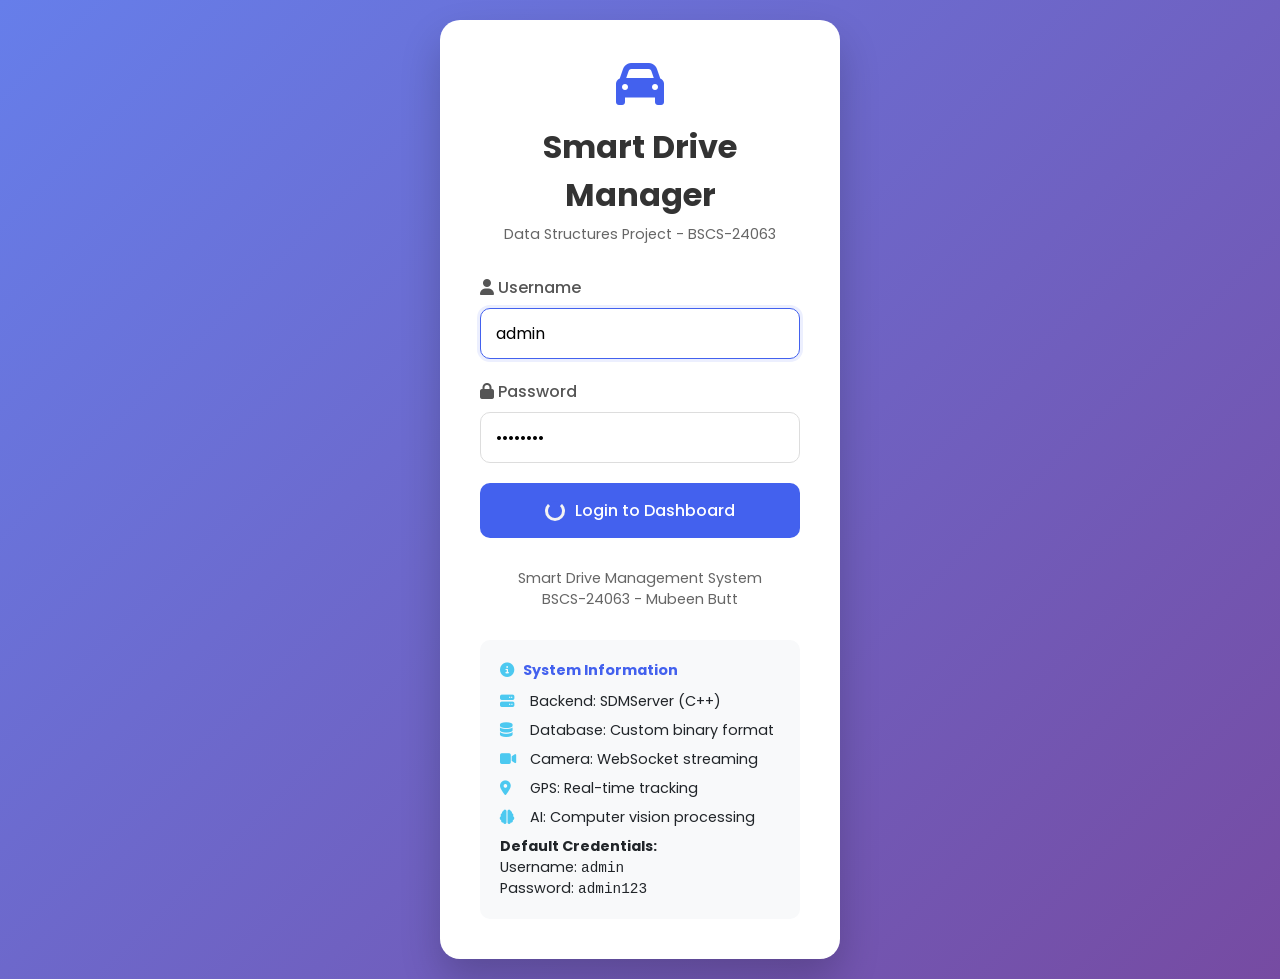
==== test_sdm/smart-drive-manager/frontend/login.html @ e9db8f89 "Add files via upload" ====
<!-- login.html -->
<!DOCTYPE html>
<html lang="en">
<head>
    <meta charset="UTF-8">
    <meta name="viewport" content="width=device-width, initial-scale=1.0">
    <title>Smart Drive Manager - Login</title>
    <link rel="stylesheet" href="style.css">
    <link rel="stylesheet" href="https://cdnjs.cloudflare.com/ajax/libs/font-awesome/6.4.0/css/all.min.css">
    <link href="https://fonts.googleapis.com/css2?family=Poppins:wght@300;400;500;600;700&display=swap" rel="stylesheet">
    <style>
        .login-container {
            min-height: 100vh;
            display: flex;
            align-items: center;
            justify-content: center;
            background: linear-gradient(135deg, #667eea 0%, #764ba2 100%);
            padding: 20px;
        }

        .login-card {
            background: white;
            border-radius: 20px;
            padding: 40px;
            width: 100%;
            max-width: 400px;
            box-shadow: 0 20px 40px rgba(0, 0, 0, 0.2);
            text-align: center;
        }

        .login-logo {
            margin-bottom: 30px;
        }

        .login-logo i {
            font-size: 3rem;
            color: #4361ee;
            margin-bottom: 15px;
        }

        .login-logo h1 {
            font-size: 2rem;
            color: #333;
            margin-bottom: 5px;
        }

        .login-logo p {
            color: #666;
            font-size: 0.9rem;
        }

        .form-group {
            margin-bottom: 20px;
            text-align: left;
        }

        .form-group label {
            display: block;
            margin-bottom: 8px;
            font-weight: 500;
            color: #555;
        }

        .form-control {
            width: 100%;
            padding: 12px 15px;
            border: 1px solid #ddd;
            border-radius: 10px;
            font-family: 'Poppins', sans-serif;
            font-size: 1rem;
            transition: all 0.3s ease;
        }

        .form-control:focus {
            outline: none;
            border-color: #4361ee;
            box-shadow: 0 0 0 3px rgba(67, 97, 238, 0.1);
        }

        .btn-login {
            width: 100%;
            padding: 15px;
            background: #4361ee;
            color: white;
            border: none;
            border-radius: 10px;
            font-family: 'Poppins', sans-serif;
            font-size: 1rem;
            font-weight: 500;
            cursor: pointer;
            transition: all 0.3s ease;
            display: flex;
            align-items: center;
            justify-content: center;
            gap: 10px;
        }

        .btn-login:hover {
            background: #3a56d4;
            transform: translateY(-2px);
            box-shadow: 0 5px 15px rgba(0, 0, 0, 0.2);
        }

        .login-footer {
            margin-top: 30px;
            color: #666;
            font-size: 0.9rem;
        }

        .alert {
            padding: 15px;
            border-radius: 10px;
            margin-bottom: 20px;
            display: none;
        }

        .alert-danger {
            background: #fee;
            border-left: 4px solid #f72585;
            color: #c00;
        }

        .system-info {
            margin-top: 30px;
            padding: 20px;
            background: #f8f9fa;
            border-radius: 10px;
            text-align: left;
            font-size: 0.9rem;
        }

        .system-info h4 {
            margin-bottom: 10px;
            color: #4361ee;
        }

        .system-info ul {
            list-style: none;
            padding: 0;
        }

        .system-info li {
            margin-bottom: 8px;
            display: flex;
            align-items: center;
            gap: 10px;
        }

        .system-info i {
            color: #4cc9f0;
            width: 20px;
        }

        .loading {
            display: none;
        }

        .loading.active {
            display: inline-block;
        }

        .spinner-small {
            width: 20px;
            height: 20px;
            border: 3px solid #f3f3f3;
            border-top: 3px solid #4361ee;
            border-radius: 50%;
            animation: spin 1s linear infinite;
        }

        @keyframes spin {
            0% { transform: rotate(0deg); }
            100% { transform: rotate(360deg); }
        }
    </style>
</head>
<body>
    <div class="login-container">
        <div class="login-card">
            <div class="login-logo">
                <i class="fas fa-car"></i>
                <h1>Smart Drive Manager</h1>
                <p>Data Structures Project - BSCS-24063</p>
            </div>

            <div class="alert alert-danger" id="loginError"></div>

            <form id="loginForm">
                <div class="form-group">
                    <label for="username">
                        <i class="fas fa-user"></i> Username
                    </label>
                    <input type="text" id="username" class="form-control" 
                           placeholder="Enter username" required
                           value="admin">
                </div>

                <div class="form-group">
                    <label for="password">
                        <i class="fas fa-lock"></i> Password
                    </label>
                    <input type="password" id="password" class="form-control" 
                           placeholder="Enter password" required
                           value="admin123">
                </div>

                <button type="submit" class="btn-login" id="loginBtn">
                    <span class="spinner-small" id="loginSpinner"></span>
                    <span>Login to Dashboard</span>
                </button>
            </form>

            <div class="login-footer">
                <p>Smart Drive Management System</p>
                <p>BSCS-24063 - Mubeen Butt</p>
            </div>

            <div class="system-info">
                <h4><i class="fas fa-info-circle"></i> System Information</h4>
                <ul>
                    <li><i class="fas fa-server"></i> Backend: SDMServer (C++)</li>
                    <li><i class="fas fa-database"></i> Database: Custom binary format</li>
                    <li><i class="fas fa-video"></i> Camera: WebSocket streaming</li>
                    <li><i class="fas fa-map-marker-alt"></i> GPS: Real-time tracking</li>
                    <li><i class="fas fa-brain"></i> AI: Computer vision processing</li>
                </ul>
                <p><strong>Default Credentials:</strong></p>
                <p>Username: <code>admin</code></p>
                <p>Password: <code>admin123</code></p>
            </div>
        </div>
    </div>

    <script>
        document.addEventListener('DOMContentLoaded', () => {
            const loginForm = document.getElementById('loginForm');
            const loginError = document.getElementById('loginError');
            const loginBtn = document.getElementById('loginBtn');
            const loginSpinner = document.getElementById('loginSpinner');

            loginForm.addEventListener('submit', async (e) => {
                e.preventDefault();
                
                const username = document.getElementById('username').value;
                const password = document.getElementById('password').value;
                
                // Show loading
                loginBtn.disabled = true;
                loginSpinner.classList.add('active');
                loginError.style.display = 'none';
                
                try {
                    // For now, use mock login - replace with actual API call
                    await mockLogin(username, password);
                    
                } catch (error) {
                    loginError.textContent = error.message;
                    loginError.style.display = 'block';
                    loginBtn.disabled = false;
                    loginSpinner.classList.remove('active');
                }
            });

            async function mockLogin(username, password) {
                // Simulate API delay
                await new Promise(resolve => setTimeout(resolve, 1000));
                
                // Mock validation
                if (username === 'admin' && password === 'admin123') {
                    // Store session data
                    const userData = {
                        driver_id: 1,
                        name: 'Mubeen Butt',
                        role: '1', // Admin
                        username: username
                    };
                    
                    localStorage.setItem('session_id', 'mock_session_' + Date.now());
                    localStorage.setItem('user_data', JSON.stringify(userData));
                    
                    // Redirect to dashboard
                    window.location.href = 'index.html';
                } else {
                    throw new Error('Invalid username or password');
                }
            }

            // Auto-focus username field
            document.getElementById('username').focus();
            
            // Enter key navigation
            document.getElementById('username').addEventListener('keydown', (e) => {
                if (e.key === 'Enter') {
                    e.preventDefault();
                    document.getElementById('password').focus();
                }
            });
            
            document.getElementById('password').addEventListener('keydown', (e) => {
                if (e.key === 'Enter') {
                    e.preventDefault();
                    loginForm.dispatchEvent(new Event('submit'));
                }
            });
        });
    </script>
</body>
</html>
---- test_sdm/smart-drive-manager/frontend/style.css ----
/* style.css */
:root {
    --primary-color: #4361ee;
    --secondary-color: #3a0ca3;
    --success-color: #4cc9f0;
    --danger-color: #f72585;
    --warning-color: #f8961e;
    --info-color: #7209b7;
    --light-color: #f8f9fa;
    --dark-color: #212529;
    --gray-color: #6c757d;
    --border-radius: 10px;
    --box-shadow: 0 4px 6px rgba(0, 0, 0, 0.1);
    --transition: all 0.3s ease;
}

* {
    margin: 0;
    padding: 0;
    box-sizing: border-box;
}

body {
    font-family: 'Poppins', sans-serif;
    background: linear-gradient(135deg, #667eea 0%, #764ba2 100%);
    min-height: 100vh;
    color: var(--dark-color);
}

.app-container {
    display: grid;
    grid-template-columns: 250px 1fr 350px;
    grid-template-rows: 1fr;
    height: 100vh;
    overflow: hidden;
}

/* Sidebar Styles */
.sidebar {
    background: white;
    box-shadow: var(--box-shadow);
    display: flex;
    flex-direction: column;
    z-index: 1000;
}

.sidebar-header {
    padding: 20px;
    border-bottom: 1px solid #eee;
    display: flex;
    justify-content: space-between;
    align-items: center;
}

.logo {
    display: flex;
    align-items: center;
    gap: 10px;
    font-size: 1.5rem;
    font-weight: 700;
    color: var(--primary-color);
}

.logo i {
    font-size: 1.8rem;
}

.menu-toggle {
    display: none;
    background: none;
    border: none;
    font-size: 1.5rem;
    cursor: pointer;
    color: var(--gray-color);
}

.user-profile {
    padding: 20px;
    border-bottom: 1px solid #eee;
    text-align: center;
}

.avatar {
    width: 80px;
    height: 80px;
    background: linear-gradient(135deg, var(--primary-color), var(--secondary-color));
    border-radius: 50%;
    margin: 0 auto 15px;
    display: flex;
    align-items: center;
    justify-content: center;
    color: white;
    font-size: 1.8rem;
    font-weight: 600;
}

.user-info h3 {
    font-size: 1.2rem;
    margin-bottom: 5px;
}

.user-info p {
    color: var(--gray-color);
    font-size: 0.9rem;
    margin-bottom: 5px;
}

.user-info span {
    color: var(--primary-color);
    font-weight: 600;
}

.nav-menu {
    list-style: none;
    padding: 20px 0;
    flex: 1;
    overflow-y: auto;
}

.nav-item {
    padding: 15px 25px;
    display: flex;
    align-items: center;
    gap: 15px;
    cursor: pointer;
    transition: var(--transition);
    border-left: 3px solid transparent;
}

.nav-item:hover {
    background: rgba(67, 97, 238, 0.1);
    color: var(--primary-color);
}

.nav-item.active {
    background: rgba(67, 97, 238, 0.1);
    color: var(--primary-color);
    border-left-color: var(--primary-color);
}

.nav-item i {
    width: 20px;
    text-align: center;
}

.sidebar-footer {
    padding: 20px;
    border-top: 1px solid #eee;
}

.server-status {
    display: flex;
    align-items: center;
    gap: 10px;
    margin-bottom: 15px;
    padding: 10px;
    background: #f8f9fa;
    border-radius: var(--border-radius);
}

.status-dot {
    width: 10px;
    height: 10px;
    border-radius: 50%;
    background: var(--danger-color);
}

.status-dot.connected {
    background: var(--success-color);
    animation: pulse 2s infinite;
}

@keyframes pulse {

    0%,
    100% {
        opacity: 1;
    }

    50% {
        opacity: 0.5;
    }
}

.btn-logout {
    width: 100%;
    padding: 12px;
    background: var(--danger-color);
    color: white;
    border: none;
    border-radius: var(--border-radius);
    display: flex;
    align-items: center;
    justify-content: center;
    gap: 10px;
    cursor: pointer;
    transition: var(--transition);
    font-weight: 500;
}

.btn-logout:hover {
    background: #d11a6b;
    transform: translateY(-2px);
}

/* Main Content Styles */
.main-content {
    background: #f5f7fb;
    overflow-y: auto;
    display: flex;
    flex-direction: column;
}

.top-bar {
    background: white;
    padding: 20px 30px;
    box-shadow: var(--box-shadow);
    display: flex;
    justify-content: space-between;
    align-items: center;
}

.page-title h1 {
    font-size: 1.8rem;
    margin-bottom: 5px;
    color: var(--dark-color);
}

.page-title p {
    color: var(--gray-color);
    font-size: 0.9rem;
}

.quick-stats {
    display: flex;
    gap: 20px;
}

.stat-item {
    display: flex;
    align-items: center;
    gap: 10px;
    padding: 15px;
    background: white;
    border-radius: var(--border-radius);
    min-width: 150px;
    box-shadow: var(--box-shadow);
}

.stat-item i {
    font-size: 1.5rem;
    color: var(--primary-color);
}

.stat-value {
    font-size: 1.5rem;
    font-weight: 600;
    display: block;
}

.stat-label {
    font-size: 0.9rem;
    color: var(--gray-color);
}

.trip-status .stat-value {
    color: var(--danger-color);
}

.trip-status.active .stat-value {
    color: var(--success-color);
}

.content-area {
    padding: 30px;
    flex: 1;
}

/* Dashboard Grid */
.dashboard-grid {
    display: grid;
    grid-template-columns: repeat(auto-fit, minmax(300px, 1fr));
    gap: 20px;
    margin-bottom: 30px;
}

.card-wide {
    grid-column: span 2;
}

.card {
    background: white;
    border-radius: var(--border-radius);
    box-shadow: var(--box-shadow);
    overflow: hidden;
    transition: var(--transition);
}

.card:hover {
    transform: translateY(-5px);
    box-shadow: 0 10px 20px rgba(0, 0, 0, 0.15);
}

.card-header {
    padding: 20px;
    border-bottom: 1px solid #eee;
    display: flex;
    justify-content: space-between;
    align-items: center;
}

.card-header h3 {
    font-size: 1.2rem;
    display: flex;
    align-items: center;
    gap: 10px;
}

.card-header h3 i {
    color: var(--primary-color);
}

.card-actions {
    display: flex;
    gap: 10px;
    align-items: center;
}

.card-body {
    padding: 20px;
}

/* Video Container */
.video-container {
    position: relative;
    background: #000;
    border-radius: 10px;
    overflow: hidden;
    height: 300px;
    display: flex;
    align-items: center;
    justify-content: center;
}

.video-feed {
    width: 100%;
    height: 100%;
    object-fit: cover;
}

.video-placeholder {
    text-align: center;
    color: white;
    opacity: 0.7;
}

.video-placeholder i {
    font-size: 3rem;
    margin-bottom: 15px;
}

.video-placeholder p {
    margin: 5px 0;
}

.video-placeholder .small {
    font-size: 0.9rem;
    opacity: 0.5;
}

.video-overlay {
    position: absolute;
    top: 10px;
    right: 10px;
    color: white;
    font-size: 0.9rem;
    opacity: 0.8;
}

/* Speedometer */
.speedometer-container {
    position: relative;
    text-align: center;
}

.speed-display {
    position: absolute;
    top: 50%;
    left: 50%;
    transform: translate(-50%, -50%);
    text-align: center;
}

.speed-display span {
    font-size: 2.5rem;
    font-weight: 700;
    color: var(--primary-color);
}

.speed-display .unit {
    font-size: 1rem;
    color: var(--gray-color);
    margin-left: 5px;
}

.speed-stats {
    display: flex;
    justify-content: space-around;
    margin-top: 20px;
}

/* Form Controls */
.form-control,
.form-select {
    width: 100%;
    padding: 10px 15px;
    border: 1px solid #ddd;
    border-radius: var(--border-radius);
    font-family: 'Poppins', sans-serif;
    transition: var(--transition);
}

.form-control:focus,
.form-select:focus {
    outline: none;
    border-color: var(--primary-color);
    box-shadow: 0 0 0 3px rgba(67, 97, 238, 0.1);
}

/* Buttons */
.btn {
    padding: 10px 20px;
    border: none;
    border-radius: var(--border-radius);
    font-family: 'Poppins', sans-serif;
    font-weight: 500;
    cursor: pointer;
    transition: var(--transition);
    display: inline-flex;
    align-items: center;
    gap: 8px;
}

.btn:hover {
    transform: translateY(-2px);
    box-shadow: 0 5px 15px rgba(0, 0, 0, 0.2);
}

.btn:disabled {
    opacity: 0.5;
    cursor: not-allowed;
    transform: none;
}

.btn-primary {
    background: var(--primary-color);
    color: white;
}

.btn-primary:hover {
    background: #3a56d4;
}

.btn-secondary {
    background: var(--gray-color);
    color: white;
}

.btn-success {
    background: var(--success-color);
    color: white;
}

.btn-danger {
    background: var(--danger-color);
    color: white;
}

.btn-warning {
    background: var(--warning-color);
    color: white;
}

.btn-sm {
    padding: 8px 15px;
    font-size: 0.9rem;
}

.btn-lg {
    padding: 15px 30px;
    font-size: 1.1rem;
}

/* Data Tables */
.data-table {
    width: 100%;
    border-collapse: collapse;
}

.data-table th {
    background: #f8f9fa;
    padding: 15px;
    text-align: left;
    font-weight: 600;
    color: var(--dark-color);
    border-bottom: 2px solid #eee;
}

.data-table td {
    padding: 15px;
    border-bottom: 1px solid #eee;
}

.data-table tr:hover {
    background: rgba(67, 97, 238, 0.05);
}

/* Alerts Panel */
.alerts-panel {
    background: white;
    box-shadow: var(--box-shadow);
    display: flex;
    flex-direction: column;
    overflow: hidden;
}

.alerts-header {
    padding: 20px;
    border-bottom: 1px solid #eee;
    display: flex;
    justify-content: space-between;
    align-items: center;
}

.alerts-list {
    flex: 1;
    overflow-y: auto;
    padding: 20px;
}

.alert-item {
    padding: 15px;
    margin-bottom: 15px;
    border-radius: var(--border-radius);
    border-left: 4px solid;
    background: #f8f9fa;
    display: flex;
    align-items: flex-start;
    gap: 15px;
}

.alert-item.success {
    border-left-color: var(--success-color);
}

.alert-item.warning {
    border-left-color: var(--warning-color);
}

.alert-item.danger {
    border-left-color: var(--danger-color);
}

.alert-item.info {
    border-left-color: var(--info-color);
}

.alert-item i {
    margin-top: 3px;
    font-size: 1.2rem;
}

.alert-content {
    flex: 1;
}

.alert-content strong {
    display: block;
    margin-bottom: 5px;
}

.alert-time {
    font-size: 0.8rem;
    color: var(--gray-color);
}

/* Modals */
.modal {
    display: none;
    position: fixed;
    top: 0;
    left: 0;
    width: 100%;
    height: 100%;
    background: rgba(0, 0, 0, 0.5);
    z-index: 2000;
    align-items: center;
    justify-content: center;
}

.modal.active {
    display: flex;
}

.modal-content {
    background: white;
    border-radius: var(--border-radius);
    width: 90%;
    max-width: 500px;
    max-height: 90vh;
    overflow: hidden;
    display: flex;
    flex-direction: column;
}

.modal-header {
    padding: 20px;
    border-bottom: 1px solid #eee;
    display: flex;
    justify-content: space-between;
    align-items: center;
}

.modal-header .close {
    background: none;
    border: none;
    font-size: 1.5rem;
    cursor: pointer;
    color: var(--gray-color);
}

.modal-body {
    padding: 20px;
    overflow-y: auto;
    flex: 1;
}

.modal-footer {
    padding: 20px;
    border-top: 1px solid #eee;
    display: flex;
    justify-content: flex-end;
    gap: 10px;
}

/* Form Groups */
.form-group {
    margin-bottom: 20px;
}

.form-group label {
    display: block;
    margin-bottom: 8px;
    font-weight: 500;
}

.form-row {
    display: grid;
    grid-template-columns: 1fr 1fr;
    gap: 15px;
}

/* Loading Spinner */
.loading-spinner {
    display: none;
    position: fixed;
    top: 0;
    left: 0;
    width: 100%;
    height: 100%;
    background: rgba(255, 255, 255, 0.9);
    z-index: 3000;
    align-items: center;
    justify-content: center;
    flex-direction: column;
}

.loading-spinner.active {
    display: flex;
}

.spinner {
    width: 50px;
    height: 50px;
    border: 5px solid #f3f3f3;
    border-top: 5px solid var(--primary-color);
    border-radius: 50%;
    animation: spin 1s linear infinite;
    margin-bottom: 20px;
}

@keyframes spin {
    0% {
        transform: rotate(0deg);
    }

    100% {
        transform: rotate(360deg);
    }
}

/* Toast Notifications */
.toast-container {
    position: fixed;
    bottom: 20px;
    right: 20px;
    z-index: 1000;
}

.toast {
    padding: 15px 20px;
    margin-bottom: 10px;
    background: white;
    border-radius: var(--border-radius);
    box-shadow: var(--box-shadow);
    display: flex;
    align-items: center;
    gap: 15px;
    min-width: 300px;
    animation: slideIn 0.3s ease;
}

@keyframes slideIn {
    from {
        transform: translateX(100%);
        opacity: 0;
    }

    to {
        transform: translateX(0);
        opacity: 1;
    }
}

.toast i {
    font-size: 1.2rem;
}

.toast.success {
    border-left: 4px solid var(--success-color);
}

.toast.error {
    border-left: 4px solid var(--danger-color);
}

.toast.warning {
    border-left: 4px solid var(--warning-color);
}

.toast.info {
    border-left: 4px solid var(--info-color);
}

/* Responsive Design */
@media (max-width: 1200px) {
    .app-container {
        grid-template-columns: 250px 1fr;
    }

    .alerts-panel {
        display: none;
    }
}

@media (max-width: 992px) {
    .app-container {
        grid-template-columns: 1fr;
    }

    .sidebar {
        position: fixed;
        left: -250px;
        top: 0;
        height: 100vh;
        transition: var(--transition);
        z-index: 1000;
    }

    .sidebar.active {
        left: 0;
    }

    .menu-toggle {
        display: block;
    }

    .quick-stats {
        display: grid;
        grid-template-columns: repeat(2, 1fr);
        gap: 10px;
    }

    .stat-item {
        min-width: auto;
    }
}

@media (max-width: 768px) {
    .dashboard-grid {
        grid-template-columns: 1fr;
    }

    .card-wide {
        grid-column: span 1;
    }

    .top-bar {
        flex-direction: column;
        gap: 20px;
        align-items: flex-start;
    }

    .quick-stats {
        width: 100%;
    }

    .form-row {
        grid-template-columns: 1fr;
    }
}

/* Additional CSS for new templates */

/* Reports Page */
.reports-grid {
    display: grid;
    grid-template-columns: repeat(auto-fit, minmax(300px, 1fr));
    gap: 20px;
    margin-bottom: 30px;
}

.reports-controls {
    display: flex;
    justify-content: space-between;
    align-items: center;
    margin-bottom: 30px;
    flex-wrap: wrap;
    gap: 15px;
}

.date-range {
    display: flex;
    align-items: center;
    gap: 10px;
}

.date-range input {
    width: 150px;
}

.chart-stats {
    display: grid;
    grid-template-columns: repeat(2, 1fr);
    gap: 15px;
    margin-top: 20px;
}

.chart-stats .stat {
    display: flex;
    justify-content: space-between;
    align-items: center;
    padding: 10px;
    background: #f8f9fa;
    border-radius: 8px;
}

.chart-stats .label {
    font-size: 0.9rem;
    color: #666;
}

.chart-stats .value {
    font-weight: 600;
    font-size: 1.1rem;
}

.chart-stats .value.positive {
    color: #00c853;
}

.chart-stats .value.negative {
    color: #f72585;
}

.metrics-grid {
    display: grid;
    grid-template-columns: repeat(auto-fit, minmax(250px, 1fr));
    gap: 20px;
}

.metric-card {
    background: #f8f9fa;
    border-radius: 10px;
    padding: 20px;
    border-left: 4px solid #4361ee;
}

.metric-header {
    display: flex;
    align-items: center;
    gap: 10px;
    margin-bottom: 15px;
    padding-bottom: 10px;
    border-bottom: 1px solid #dee2e6;
}

.metric-header i {
    font-size: 1.5rem;
    color: #4361ee;
}

.metric-header h4 {
    margin: 0;
    font-size: 1.1rem;
}

.metric-body {
    display: flex;
    flex-direction: column;
    gap: 12px;
}

.metric-item {
    display: flex;
    justify-content: space-between;
    align-items: center;
}

.metric-item span:first-child {
    color: #666;
    font-size: 0.9rem;
}

.metric-item strong {
    color: #333;
    font-weight: 600;
}

.performance-radar {
    display: flex;
    justify-content: center;
    align-items: center;
    height: 300px;
}

.performance-legend {
    display: flex;
    justify-content: center;
    gap: 20px;
    margin-top: 20px;
    flex-wrap: wrap;
}

.legend-item {
    display: flex;
    align-items: center;
    gap: 8px;
    font-size: 0.9rem;
}

.legend-color {
    width: 15px;
    height: 15px;
    border-radius: 3px;
}

.legend-color.safety {
    background: #4361ee;
}

.legend-color.efficiency {
    background: #4cc9f0;
}

.legend-color.consistency {
    background: #3a0ca3;
}

.legend-color.compliance {
    background: #7209b7;
}

.report-options {
    display: grid;
    grid-template-columns: repeat(auto-fit, minmax(200px, 1fr));
    gap: 20px;
}

.report-option {
    background: #f8f9fa;
    border-radius: 10px;
    padding: 20px;
    text-align: center;
    transition: all 0.3s ease;
}

.report-option:hover {
    transform: translateY(-5px);
    box-shadow: 0 5px 15px rgba(0, 0, 0, 0.1);
}

.report-option h4 {
    margin-bottom: 10px;
    color: #4361ee;
}

.report-option p {
    color: #666;
    font-size: 0.9rem;
    margin-bottom: 15px;
}

/* Settings Page */
.settings-grid {
    display: grid;
    grid-template-columns: repeat(auto-fit, minmax(300px, 1fr));
    gap: 20px;
    margin-bottom: 30px;
}

.notification-settings {
    margin-bottom: 30px;
}

.notification-item {
    display: flex;
    justify-content: space-between;
    align-items: center;
    padding: 15px 0;
    border-bottom: 1px solid #eee;
}

.notification-item:last-child {
    border-bottom: none;
}

.notification-info h5 {
    margin-bottom: 5px;
    font-size: 1rem;
}

.notification-info p {
    color: #666;
    font-size: 0.9rem;
    margin: 0;
}

.setting-item {
    display: flex;
    justify-content: space-between;
    align-items: center;
    margin-bottom: 15px;
    padding: 10px 0;
    border-bottom: 1px solid #eee;
}

.setting-item:last-child {
    border-bottom: none;
    margin-bottom: 0;
}

.setting-item label {
    font-weight: 500;
}

.switch {
    position: relative;
    display: inline-block;
    width: 50px;
    height: 24px;
}

.switch input {
    opacity: 0;
    width: 0;
    height: 0;
}

.slider {
    position: absolute;
    cursor: pointer;
    top: 0;
    left: 0;
    right: 0;
    bottom: 0;
    background-color: #ccc;
    transition: .4s;
    border-radius: 24px;
}

.slider:before {
    position: absolute;
    content: "";
    height: 16px;
    width: 16px;
    left: 4px;
    bottom: 4px;
    background-color: white;
    transition: .4s;
    border-radius: 50%;
}

input:checked+.slider {
    background-color: #4361ee;
}

input:checked+.slider:before {
    transform: translateX(26px);
}

.notification-methods {
    margin-top: 30px;
    padding-top: 20px;
    border-top: 2px solid #eee;
}

.notification-methods h5 {
    margin-bottom: 15px;
}

.form-check {
    margin-bottom: 10px;
}

.vehicle-settings,
.analytics-settings {
    display: flex;
    flex-direction: column;
    gap: 20px;
}

.system-info-grid {
    display: grid;
    grid-template-columns: repeat(auto-fit, minmax(250px, 1fr));
    gap: 15px;
    margin-bottom: 30px;
}

.info-item {
    display: flex;
    justify-content: space-between;
    align-items: center;
    padding: 10px;
    background: #f8f9fa;
    border-radius: 8px;
}

.info-item .label {
    color: #666;
    font-size: 0.9rem;
}

.info-item .value {
    font-weight: 600;
    color: #333;
}

.info-item .value.connected {
    color: #00c853;
}

.info-item .value.disconnected {
    color: #f72585;
}

.system-actions {
    display: flex;
    gap: 10px;
    flex-wrap: wrap;
}

.help-links {
    display: flex;
    flex-direction: column;
    gap: 15px;
    margin-bottom: 30px;
}

.help-link {
    display: flex;
    align-items: center;
    gap: 15px;
    padding: 15px;
    background: #f8f9fa;
    border-radius: 10px;
    text-decoration: none;
    color: inherit;
    transition: all 0.3s ease;
}

.help-link:hover {
    background: #e9ecef;
    transform: translateX(5px);
}

.help-link i {
    font-size: 1.5rem;
    color: #4361ee;
    width: 40px;
    text-align: center;
}

.help-link h5 {
    margin: 0 0 5px 0;
    color: #333;
}

.help-link p {
    margin: 0;
    color: #666;
    font-size: 0.9rem;
}

.about-section {
    padding: 20px;
    background: #f8f9fa;
    border-radius: 10px;
    text-align: center;
}

.about-section h5 {
    margin-bottom: 10px;
    color: #4361ee;
}

.about-section p {
    margin: 5px 0;
    color: #666;
    font-size: 0.9rem;
}

/* Report Modal */
.report-summary,
.report-section {
    margin-bottom: 30px;
}

.report-section h4 {
    margin-bottom: 15px;
    color: #4361ee;
    padding-bottom: 10px;
    border-bottom: 1px solid #eee;
}

.summary-grid,
.analysis-grid {
    display: grid;
    grid-template-columns: repeat(auto-fit, minmax(200px, 1fr));
    gap: 15px;
}

.summary-item,
.analysis-item {
    display: flex;
    justify-content: space-between;
    align-items: center;
    padding: 10px;
    background: #f8f9fa;
    border-radius: 8px;
}

.summary-item .label,
.analysis-item .label {
    color: #666;
    font-size: 0.9rem;
}

.summary-item .value,
.analysis-item .value {
    font-weight: 600;
    color: #333;
}

.report-section ul {
    list-style: none;
    padding: 0;
}

.report-section li {
    padding: 10px 0;
    border-bottom: 1px solid #eee;
    position: relative;
    padding-left: 25px;
}

.report-section li:before {
    content: "•";
    color: #4361ee;
    font-size: 1.5rem;
    position: absolute;
    left: 0;
    top: 5px;
}

.report-section li:last-child {
    border-bottom: none;
}

/* Responsive adjustments */
@media (max-width: 768px) {
    .reports-controls {
        flex-direction: column;
        align-items: stretch;
    }

    .date-range {
        flex-wrap: wrap;
    }

    .date-range input {
        width: 100%;
    }

    .system-actions {
        flex-direction: column;
    }

    .system-actions button {
        width: 100%;
    }

    .summary-grid,
    .analysis-grid {
        grid-template-columns: 1fr;
    }
}
.status-badge {
    display: inline-block;
    padding: 4px 10px;
    border-radius: 20px;
    font-size: 0.85rem;
    font-weight: 600;
    text-transform: uppercase;
}

.status-badge.success {
    background: #4cc9f0;
    color: white;
}

.status-badge.danger {
    background: #f72585;
    color: white;
}

.status-badge.warning {
    background: #f8961e;
    color: white;
}

.status-badge.primary {
    background: #4361ee;
    color: white;
}

.status-dot {
    width: 12px;
    height: 12px;
    border-radius: 50%;
    background: #ff4444;
    display: inline-block;
    margin-right: 8px;
}

.status-dot.connected {
    background: #00ff88;
    animation: pulse 2s infinite;
}

@keyframes pulse {
    0%, 100% { opacity: 1; }
    50% { opacity: 0.5; }
}

.vehicle-card {
    background: #f8f9fa;
    border-radius: 10px;
    padding: 20px;
    margin-bottom: 15px;
    display: flex;
    align-items: center;
    gap: 15px;
}

.vehicle-icon {
    width: 60px;
    height: 60px;
    background: #4361ee;
    border-radius: 10px;
    display: flex;
    align-items: center;
    justify-content: center;
    color: white;
    font-size: 1.5rem;
}

.vehicle-info {
    flex: 1;
}

.vehicle-info h4 {
    margin: 0 0 5px 0;
    color: #333;
}

.vehicle-info p {
    margin: 2px 0;
    color: #666;
    font-size: 0.9rem;
}

.vehicle-actions {
    display: flex;
    gap: 10px;
}

.modal {
    display: none;
    position: fixed;
    top: 0;
    left: 0;
    width: 100%;
    height: 100%;
    background: rgba(0, 0, 0, 0.5);
    z-index: 10000;
    align-items: center;
    justify-content: center;
    opacity: 0;
    transition: opacity 0.3s;
}

.modal.active {
    display: flex;
    opacity: 1;
}

.modal-content {
    background: white;
    border-radius: 15px;
    width: 90%;
    max-width: 500px;
    max-height: 90vh;
    overflow-y: auto;
    transform: translateY(20px);
    transition: transform 0.3s;
}

.modal.active .modal-content {
    transform: translateY(0);
}
/* Additional styles to add to style.css */

/* Speedometer Container */
.speedometer-container {
    display: flex;
    flex-direction: column;
    align-items: center;
    justify-content: center;
    padding: 20px;
}

#speedometer {
    width: 250px;
    height: 250px;
}

.speed-display {
    text-align: center;
    margin-top: 20px;
}

.speed-display span {
    font-size: 3rem;
    font-weight: 700;
    color: var(--primary-color);
}

.speed-display .unit {
    font-size: 1rem;
    color: var(--gray-color);
    margin-left: 5px;
}

/* GPS Display */
.gps-display {
    padding: 10px;
}

.coordinates {
    display: grid;
    grid-template-columns: repeat(2, 1fr);
    gap: 15px;
    margin-bottom: 20px;
}

.coord {
    background: #f8f9fa;
    padding: 15px;
    border-radius: 10px;
}

.coord .label {
    display: block;
    font-size: 0.85rem;
    color: #666;
    margin-bottom: 5px;
}

.coord .value {
    display: block;
    font-size: 1.3rem;
    font-weight: 600;
    color: #333;
}

.gps-map {
    background: #f8f9fa;
    border-radius: 10px;
    min-height: 200px;
    display: flex;
    align-items: center;
    justify-content: center;
}

.map-placeholder {
    text-align: center;
    color: #666;
}

.map-placeholder i {
    font-size: 3rem;
    margin-bottom: 10px;
    opacity: 0.5;
}

.map-placeholder p {
    margin: 5px 0;
}

.map-placeholder .small {
    font-size: 0.85rem;
    opacity: 0.7;
}

/* Trip Controls */
.trip-controls {
    padding: 10px;
}

.vehicle-select {
    margin-bottom: 20px;
}

.vehicle-select label {
    display: block;
    margin-bottom: 8px;
    font-weight: 500;
}

.btn-group-vertical {
    display: flex;
    flex-direction: column;
    gap: 10px;
}

/* Safety Events */
.safety-events {
    display: flex;
    flex-direction: column;
    gap: 15px;
    padding: 10px;
}

.event-item {
    display: flex;
    align-items: center;
    gap: 15px;
    padding: 15px;
    background: #f8f9fa;
    border-radius: 10px;
    transition: all 0.3s ease;
}

.event-item:hover {
    background: #e9ecef;
    transform: translateX(5px);
}

.event-item i {
    font-size: 1.8rem;
    color: var(--primary-color);
    width: 40px;
    text-align: center;
}

.event-item div {
    flex: 1;
}

.event-label {
    display: block;
    font-size: 0.9rem;
    color: #666;
    margin-bottom: 5px;
}

.event-count {
    display: block;
    font-size: 2rem;
    font-weight: 700;
    color: #333;
}

/* Stats Grid */
.stats-grid {
    display: grid;
    grid-template-columns: repeat(auto-fit, minmax(200px, 1fr));
    gap: 20px;
}

.stat-card {
    display: flex;
    align-items: center;
    gap: 15px;
    padding: 20px;
    background: #f8f9fa;
    border-radius: 10px;
    transition: all 0.3s ease;
}

.stat-card:hover {
    background: #e9ecef;
    transform: translateY(-5px);
}

.stat-card i {
    font-size: 2.5rem;
    color: var(--primary-color);
}

.stat-content h4 {
    font-size: 2rem;
    font-weight: 700;
    color: #333;
    margin-bottom: 5px;
}

.stat-content p {
    font-size: 0.85rem;
    color: #666;
    margin: 0;
}

/* Lane Detection Specific */
.video-container {
    position: relative;
    background: #000;
    border-radius: 15px;
    overflow: hidden;
    min-height: 400px;
    display: flex;
    align-items: center;
    justify-content: center;
}

.video-feed {
    width: 100%;
    height: auto;
    display: block;
}

.video-placeholder {
    text-align: center;
    color: white;
}

.video-placeholder i {
    font-size: 4rem;
    margin-bottom: 20px;
    opacity: 0.5;
}

.video-placeholder p {
    margin: 10px 0;
    font-size: 1.1rem;
}

.video-overlay {
    position: absolute;
    top: 0;
    left: 0;
    right: 0;
    bottom: 0;
    pointer-events: none;
}

/* Detection Stats */
.detection-stats,
.system-status {
    display: flex;
    flex-direction: column;
    gap: 12px;
    padding: 10px;
}

.stat-item,
.status-row {
    display: flex;
    justify-content: space-between;
    align-items: center;
    padding: 12px;
    background: #f8f9fa;
    border-radius: 8px;
}

.stat-item .label,
.status-row .label {
    font-weight: 500;
    color: #666;
}

.stat-item .value,
.status-row .value {
    font-weight: 600;
    color: #333;
    font-size: 1.1rem;
}

/* Status Badge */
.status-badge {
    display: inline-block;
    padding: 4px 12px;
    border-radius: 20px;
    font-size: 0.85rem;
    font-weight: 600;
    text-transform: uppercase;
}

.status-badge.success {
    background: #4cc9f0;
    color: white;
}

.status-badge.danger {
    background: #f72585;
    color: white;
}

.status-badge.warning {
    background: #f8961e;
    color: white;
}

.status-badge.primary {
    background: #4361ee;
    color: white;
}

/* Card Wide for Dashboard */
.card-wide {
    grid-column: span 2;
}

@media (max-width: 992px) {
    .card-wide {
        grid-column: span 1;
    }
    
    .coordinates {
        grid-template-columns: 1fr;
    }
    
    .stats-grid {
        grid-template-columns: repeat(auto-fit, minmax(150px, 1fr));
    }
}

/* Toast Notifications */
.toast-container {
    position: fixed;
    bottom: 20px;
    right: 20px;
    z-index: 10000;
    display: flex;
    flex-direction: column;
    gap: 10px;
}

.toast {
    background: white;
    padding: 15px 20px;
    border-radius: 10px;
    box-shadow: 0 5px 20px rgba(0, 0, 0, 0.2);
    display: flex;
    align-items: center;
    gap: 12px;
    min-width: 300px;
    animation: slideIn 0.3s ease-out;
}

@keyframes slideIn {
    from {
        transform: translateX(100%);
        opacity: 0;
    }
    to {
        transform: translateX(0);
        opacity: 1;
    }
}

.toast i {
    font-size: 1.5rem;
}

.toast.success {
    border-left: 4px solid #4cc9f0;
}

.toast.success i {
    color: #4cc9f0;
}

.toast.error {
    border-left: 4px solid #f72585;
}

.toast.error i {
    color: #f72585;
}

.toast.warning {
    border-left: 4px solid #f8961e;
}

.toast.warning i {
    color: #f8961e;
}

.toast.info {
    border-left: 4px solid #4361ee;
}

.toast.info i {
    color: #4361ee;
}

/* Button improvements */
.btn {
    font-family: 'Poppins', sans-serif;
}

.btn:disabled {
    opacity: 0.5;
    cursor: not-allowed;
}

.btn-lg {
    padding: 15px 30px;
    font-size: 1.1rem;
}

/* Trip status active state */
.trip-status.active .stat-value {
    color: #4cc9f0;
    animation: pulse 2s infinite;
}

@keyframes pulse {
    0%, 100% {
        opacity: 1;
    }
    50% {
        opacity: 0.6;
    }
}
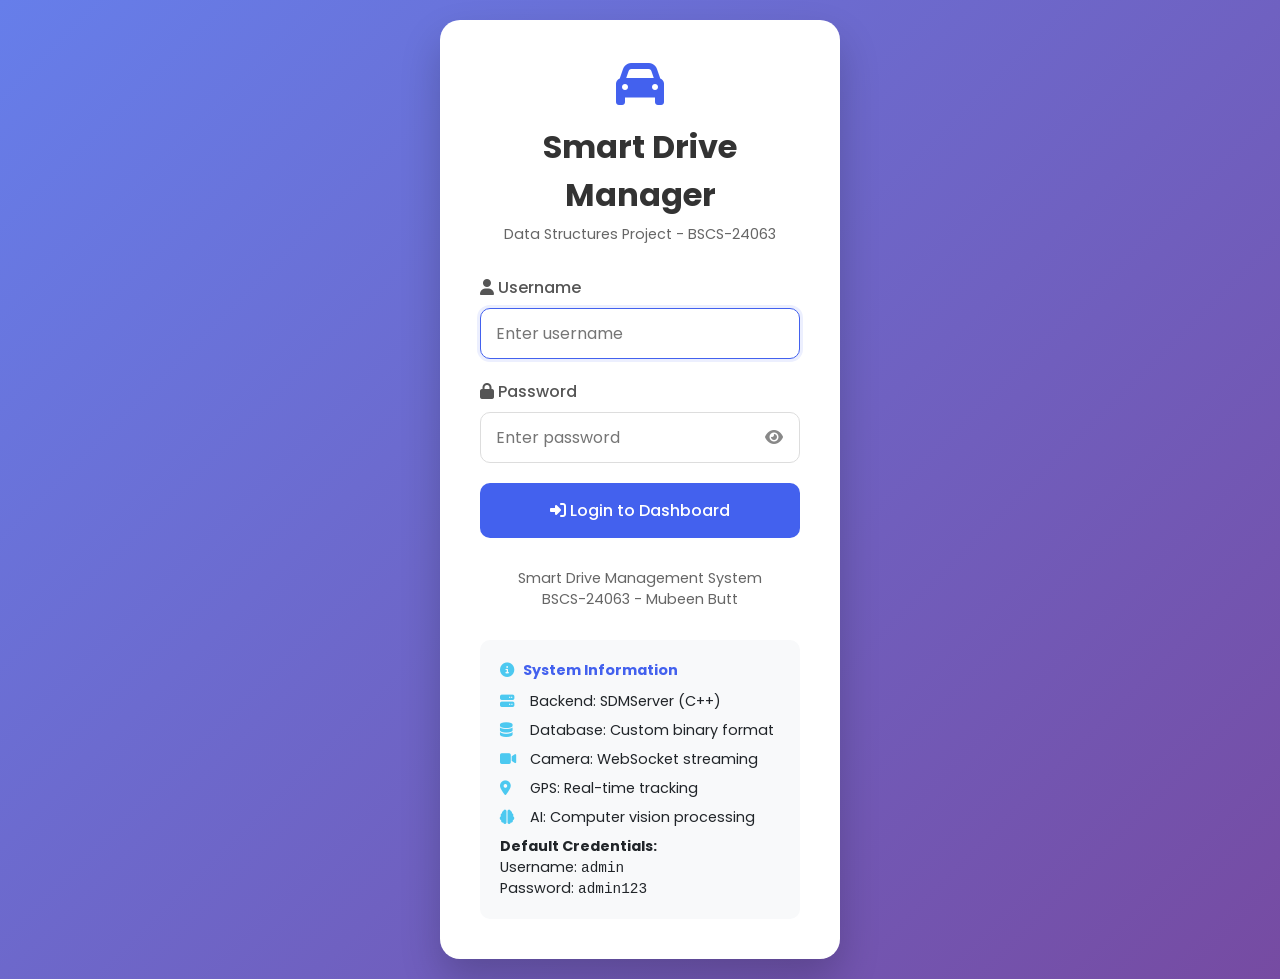
==== commit 93901bea: "Add files via upload" ====
--- a/test_sdm/smart-drive-manager/frontend/login.html
+++ b/test_sdm/smart-drive-manager/frontend/login.html
@@ -8,6 +8,17 @@
     <link rel="stylesheet" href="style.css">
     <link rel="stylesheet" href="https://cdnjs.cloudflare.com/ajax/libs/font-awesome/6.4.0/css/all.min.css">
     <link href="https://fonts.googleapis.com/css2?family=Poppins:wght@300;400;500;600;700&display=swap" rel="stylesheet">
+    <script>
+        // Check if already authenticated, redirect to dashboard
+        (function() {
+            const sessionId = localStorage.getItem('session_id');
+            const userData = localStorage.getItem('user_data');
+            
+            if (sessionId && userData) {
+                window.location.href = 'index.html';
+            }
+        })();
+    </script>
     <style>
         .login-container {
             min-height: 100vh;
@@ -162,15 +173,58 @@
         .spinner-small {
             width: 20px;
             height: 20px;
-            border: 3px solid #f3f3f3;
-            border-top: 3px solid #4361ee;
+            border: 3px solid rgba(255,255,255,0.3);
+            border-top: 3px solid white;
             border-radius: 50%;
             animation: spin 1s linear infinite;
+            display: none;
+        }
+
+        .spinner-small.active {
+            display: inline-block;
         }
 
         @keyframes spin {
             0% { transform: rotate(0deg); }
             100% { transform: rotate(360deg); }
+        }
+
+        .password-wrapper {
+            position: relative;
+        }
+
+        .password-wrapper input {
+            padding-right: 45px;
+        }
+
+        .password-toggle {
+            position: absolute;
+            right: 12px;
+            top: 50%;
+            transform: translateY(-50%);
+            background: none;
+            border: none;
+            color: #888;
+            cursor: pointer;
+            padding: 5px;
+            font-size: 1rem;
+        }
+
+        .password-toggle:hover {
+            color: #4361ee;
+        }
+
+        .btn-login.loading {
+            background: #6b7fe8;
+            pointer-events: none;
+        }
+
+        .btn-login .btn-text {
+            transition: opacity 0.2s;
+        }
+
+        .btn-login.loading .btn-text {
+            opacity: 0.7;
         }
     </style>
 </head>
@@ -191,22 +245,25 @@
                         <i class="fas fa-user"></i> Username
                     </label>
                     <input type="text" id="username" class="form-control" 
-                           placeholder="Enter username" required
-                           value="admin">
+                           placeholder="Enter username" required autocomplete="username">
                 </div>
 
                 <div class="form-group">
                     <label for="password">
                         <i class="fas fa-lock"></i> Password
                     </label>
-                    <input type="password" id="password" class="form-control" 
-                           placeholder="Enter password" required
-                           value="admin123">
+                    <div class="password-wrapper">
+                        <input type="password" id="password" class="form-control" 
+                               placeholder="Enter password" required autocomplete="current-password">
+                        <button type="button" class="password-toggle" id="passwordToggle" tabindex="-1">
+                            <i class="fas fa-eye" id="passwordToggleIcon"></i>
+                        </button>
+                    </div>
                 </div>
 
                 <button type="submit" class="btn-login" id="loginBtn">
                     <span class="spinner-small" id="loginSpinner"></span>
-                    <span>Login to Dashboard</span>
+                    <span class="btn-text"><i class="fas fa-sign-in-alt"></i> Login to Dashboard</span>
                 </button>
             </form>
 
@@ -237,52 +294,95 @@
             const loginError = document.getElementById('loginError');
             const loginBtn = document.getElementById('loginBtn');
             const loginSpinner = document.getElementById('loginSpinner');
+            const btnText = loginBtn.querySelector('.btn-text');
+            const passwordInput = document.getElementById('password');
+            const passwordToggle = document.getElementById('passwordToggle');
+            const passwordToggleIcon = document.getElementById('passwordToggleIcon');
+
+            // Password show/hide toggle
+            passwordToggle.addEventListener('click', () => {
+                if (passwordInput.type === 'password') {
+                    passwordInput.type = 'text';
+                    passwordToggleIcon.classList.remove('fa-eye');
+                    passwordToggleIcon.classList.add('fa-eye-slash');
+                } else {
+                    passwordInput.type = 'password';
+                    passwordToggleIcon.classList.remove('fa-eye-slash');
+                    passwordToggleIcon.classList.add('fa-eye');
+                }
+            });
 
             loginForm.addEventListener('submit', async (e) => {
                 e.preventDefault();
                 
-                const username = document.getElementById('username').value;
-                const password = document.getElementById('password').value;
+                const username = document.getElementById('username').value.trim();
+                const password = passwordInput.value;
                 
-                // Show loading
+                if (!username || !password) {
+                    loginError.textContent = 'Please enter both username and password.';
+                    loginError.style.display = 'block';
+                    return;
+                }
+                
+                // Show loading state
                 loginBtn.disabled = true;
+                loginBtn.classList.add('loading');
                 loginSpinner.classList.add('active');
+                btnText.innerHTML = 'Logging in...';
                 loginError.style.display = 'none';
                 
                 try {
-                    // For now, use mock login - replace with actual API call
-                    await mockLogin(username, password);
+                    // Use proxy endpoint to avoid CORS
+                    const response = await fetch('/api', {
+                        method: 'POST',
+                        headers: {
+                            'Content-Type': 'application/json',
+                        },
+                        body: JSON.stringify({
+                            operation: 'user_login',
+                            username: username,
+                            password: password
+                        })
+                    });
                     
+                    const result = await response.json();
+                    
+                    // Check for backend unavailable
+                    if (result.code === 'BACKEND_UNAVAILABLE') {
+                        throw new Error('Backend server is not running. Please start the C++ server on port 8080.');
+                    }
+                    
+                    if (result.status === 'success' && result.data) {
+                        btnText.innerHTML = '<i class="fas fa-check"></i> Success!';
+                        
+                        localStorage.setItem('session_id', result.data.session_id);
+                        localStorage.setItem('user_data', JSON.stringify({
+                            driver_id: parseInt(result.data.driver_id) || 0,
+                            name: result.data.name || username,
+                            role: result.data.role || '0',
+                            username: username
+                        }));
+                        
+                        // Small delay for visual feedback
+                        setTimeout(() => {
+                            window.location.href = 'index.html';
+                        }, 500);
+                    } else {
+                        throw new Error(result.message || 'Invalid credentials');
+                    }
                 } catch (error) {
-                    loginError.textContent = error.message;
+                    console.error('Login error:', error);
+                    loginError.textContent = error.message || 'Connection failed. Make sure backend server is running.';
                     loginError.style.display = 'block';
-                    loginBtn.disabled = false;
-                    loginSpinner.classList.remove('active');
+                    resetLoginButton();
                 }
             });
 
-            async function mockLogin(username, password) {
-                // Simulate API delay
-                await new Promise(resolve => setTimeout(resolve, 1000));
-                
-                // Mock validation
-                if (username === 'admin' && password === 'admin123') {
-                    // Store session data
-                    const userData = {
-                        driver_id: 1,
-                        name: 'Mubeen Butt',
-                        role: '1', // Admin
-                        username: username
-                    };
-                    
-                    localStorage.setItem('session_id', 'mock_session_' + Date.now());
-                    localStorage.setItem('user_data', JSON.stringify(userData));
-                    
-                    // Redirect to dashboard
-                    window.location.href = 'index.html';
-                } else {
-                    throw new Error('Invalid username or password');
-                }
+            function resetLoginButton() {
+                loginBtn.disabled = false;
+                loginBtn.classList.remove('loading');
+                loginSpinner.classList.remove('active');
+                btnText.innerHTML = '<i class="fas fa-sign-in-alt"></i> Login to Dashboard';
             }
 
             // Auto-focus username field
@@ -292,17 +392,11 @@
             document.getElementById('username').addEventListener('keydown', (e) => {
                 if (e.key === 'Enter') {
                     e.preventDefault();
-                    document.getElementById('password').focus();
-                }
-            });
-            
-            document.getElementById('password').addEventListener('keydown', (e) => {
-                if (e.key === 'Enter') {
-                    e.preventDefault();
-                    loginForm.dispatchEvent(new Event('submit'));
+                    passwordInput.focus();
                 }
             });
         });
     </script>
+
 </body>
 </html>
--- a/test_sdm/smart-drive-manager/frontend/style.css
+++ b/test_sdm/smart-drive-manager/frontend/style.css
@@ -1,4 +1,5 @@
-/* style.css */
+/* Smart Drive Manager - Main Stylesheet */
+
 :root {
     --primary-color: #4361ee;
     --secondary-color: #3a0ca3;
@@ -25,117 +26,93 @@
     background: linear-gradient(135deg, #667eea 0%, #764ba2 100%);
     min-height: 100vh;
     color: var(--dark-color);
-}
-
+    overflow: hidden;
+}
+
+/* Layout */
 .app-container {
     display: grid;
-    grid-template-columns: 250px 1fr 350px;
-    grid-template-rows: 1fr;
+    grid-template-columns: 260px 1fr;
     height: 100vh;
-    overflow: hidden;
-}
-
-/* Sidebar Styles */
+}
+
+/* Sidebar */
 .sidebar {
-    background: white;
-    box-shadow: var(--box-shadow);
+    background: rgba(255, 255, 255, 0.95);
+    backdrop-filter: blur(10px);
+    border-right: 1px solid rgba(255, 255, 255, 0.3);
     display: flex;
     flex-direction: column;
-    z-index: 1000;
+    padding: 20px;
+    transition: var(--transition);
 }
 
 .sidebar-header {
-    padding: 20px;
-    border-bottom: 1px solid #eee;
-    display: flex;
-    justify-content: space-between;
-    align-items: center;
-}
-
-.logo {
     display: flex;
     align-items: center;
     gap: 10px;
+    margin-bottom: 30px;
+    color: var(--primary-color);
+}
+
+.sidebar-header h2 {
     font-size: 1.5rem;
     font-weight: 700;
-    color: var(--primary-color);
-}
-
-.logo i {
-    font-size: 1.8rem;
-}
-
-.menu-toggle {
-    display: none;
-    background: none;
-    border: none;
-    font-size: 1.5rem;
-    cursor: pointer;
-    color: var(--gray-color);
 }
 
 .user-profile {
-    padding: 20px;
-    border-bottom: 1px solid #eee;
-    text-align: center;
+    display: flex;
+    align-items: center;
+    gap: 15px;
+    padding: 15px;
+    background: rgba(67, 97, 238, 0.1);
+    border-radius: var(--border-radius);
+    margin-bottom: 30px;
 }
 
 .avatar {
-    width: 80px;
-    height: 80px;
-    background: linear-gradient(135deg, var(--primary-color), var(--secondary-color));
+    width: 50px;
+    height: 50px;
     border-radius: 50%;
-    margin: 0 auto 15px;
+    background: var(--primary-color);
+    color: white;
     display: flex;
     align-items: center;
     justify-content: center;
-    color: white;
-    font-size: 1.8rem;
-    font-weight: 600;
+    font-weight: bold;
+    font-size: 1.2rem;
 }
 
 .user-info h3 {
-    font-size: 1.2rem;
-    margin-bottom: 5px;
+    font-size: 1rem;
+    margin-bottom: 2px;
 }
 
 .user-info p {
-    color: var(--gray-color);
-    font-size: 0.9rem;
-    margin-bottom: 5px;
-}
-
-.user-info span {
-    color: var(--primary-color);
-    font-weight: 600;
+    font-size: 0.8rem;
+    color: var(--gray-color);
 }
 
 .nav-menu {
     list-style: none;
-    padding: 20px 0;
     flex: 1;
-    overflow-y: auto;
 }
 
 .nav-item {
-    padding: 15px 25px;
-    display: flex;
-    align-items: center;
-    gap: 15px;
+    padding: 12px 15px;
+    margin-bottom: 10px;
+    border-radius: var(--border-radius);
     cursor: pointer;
     transition: var(--transition);
-    border-left: 3px solid transparent;
-}
-
-.nav-item:hover {
-    background: rgba(67, 97, 238, 0.1);
-    color: var(--primary-color);
-}
-
-.nav-item.active {
-    background: rgba(67, 97, 238, 0.1);
-    color: var(--primary-color);
-    border-left-color: var(--primary-color);
+    display: flex;
+    align-items: center;
+    gap: 10px;
+    color: var(--gray-color);
+}
+
+.nav-item:hover, .nav-item.active {
+    background: var(--primary-color);
+    color: white;
 }
 
 .nav-item i {
@@ -143,288 +120,98 @@
     text-align: center;
 }
 
-.sidebar-footer {
-    padding: 20px;
-    border-top: 1px solid #eee;
-}
-
-.server-status {
-    display: flex;
-    align-items: center;
-    gap: 10px;
-    margin-bottom: 15px;
-    padding: 10px;
-    background: #f8f9fa;
-    border-radius: var(--border-radius);
-}
-
-.status-dot {
-    width: 10px;
-    height: 10px;
+/* Main Content */
+.main-content {
+    padding: 20px;
+    overflow-y: auto;
+    background: rgba(248, 249, 250, 0.8);
+}
+
+.top-bar {
+    display: flex;
+    justify-content: space-between;
+    align-items: center;
+    margin-bottom: 30px;
+    background: white;
+    padding: 15px 25px;
+    border-radius: var(--border-radius);
+    box-shadow: var(--box-shadow);
+}
+
+/* Stats Cards */
+.dashboard-stats {
+    display: grid;
+    grid-template-columns: repeat(auto-fit, minmax(240px, 1fr));
+    gap: 20px;
+    margin-bottom: 30px;
+}
+
+.stat-card {
+    background: white;
+    padding: 20px;
+    border-radius: var(--border-radius);
+    box-shadow: var(--box-shadow);
+    display: flex;
+    align-items: center;
+    gap: 20px;
+    transition: var(--transition);
+}
+
+.stat-card:hover {
+    transform: translateY(-5px);
+}
+
+.icon-box {
+    width: 60px;
+    height: 60px;
     border-radius: 50%;
-    background: var(--danger-color);
-}
-
-.status-dot.connected {
-    background: var(--success-color);
-    animation: pulse 2s infinite;
-}
-
-@keyframes pulse {
-
-    0%,
-    100% {
-        opacity: 1;
-    }
-
-    50% {
-        opacity: 0.5;
-    }
-}
-
-.btn-logout {
-    width: 100%;
-    padding: 12px;
-    background: var(--danger-color);
-    color: white;
-    border: none;
-    border-radius: var(--border-radius);
     display: flex;
     align-items: center;
     justify-content: center;
-    gap: 10px;
-    cursor: pointer;
-    transition: var(--transition);
-    font-weight: 500;
-}
-
-.btn-logout:hover {
-    background: #d11a6b;
-    transform: translateY(-2px);
-}
-
-/* Main Content Styles */
-.main-content {
-    background: #f5f7fb;
-    overflow-y: auto;
-    display: flex;
-    flex-direction: column;
-}
-
-.top-bar {
-    background: white;
-    padding: 20px 30px;
-    box-shadow: var(--box-shadow);
-    display: flex;
-    justify-content: space-between;
-    align-items: center;
-}
-
-.page-title h1 {
+    font-size: 1.5rem;
+}
+
+.icon-box.primary { background: rgba(67, 97, 238, 0.1); color: var(--primary-color); }
+.icon-box.success { background: rgba(76, 201, 240, 0.1); color: var(--success-color); }
+.icon-box.warning { background: rgba(248, 150, 30, 0.1); color: var(--warning-color); }
+.icon-box.danger { background: rgba(247, 37, 133, 0.1); color: var(--danger-color); }
+
+.stat-info h3 {
     font-size: 1.8rem;
     margin-bottom: 5px;
-    color: var(--dark-color);
-}
-
-.page-title p {
+}
+
+.stat-info p {
     color: var(--gray-color);
     font-size: 0.9rem;
 }
 
-.quick-stats {
-    display: flex;
-    gap: 20px;
-}
-
-.stat-item {
-    display: flex;
-    align-items: center;
-    gap: 10px;
-    padding: 15px;
-    background: white;
-    border-radius: var(--border-radius);
-    min-width: 150px;
-    box-shadow: var(--box-shadow);
-}
-
-.stat-item i {
-    font-size: 1.5rem;
-    color: var(--primary-color);
-}
-
-.stat-value {
-    font-size: 1.5rem;
-    font-weight: 600;
-    display: block;
-}
-
-.stat-label {
-    font-size: 0.9rem;
-    color: var(--gray-color);
-}
-
-.trip-status .stat-value {
-    color: var(--danger-color);
-}
-
-.trip-status.active .stat-value {
-    color: var(--success-color);
-}
-
-.content-area {
-    padding: 30px;
-    flex: 1;
-}
-
-/* Dashboard Grid */
-.dashboard-grid {
+/* Live Data Grid */
+.live-data-grid {
     display: grid;
     grid-template-columns: repeat(auto-fit, minmax(300px, 1fr));
     gap: 20px;
     margin-bottom: 30px;
 }
 
-.card-wide {
-    grid-column: span 2;
-}
-
-.card {
-    background: white;
+.data-card {
+    background: white;
+    padding: 25px;
     border-radius: var(--border-radius);
     box-shadow: var(--box-shadow);
-    overflow: hidden;
-    transition: var(--transition);
-}
-
-.card:hover {
-    transform: translateY(-5px);
-    box-shadow: 0 10px 20px rgba(0, 0, 0, 0.15);
-}
-
-.card-header {
-    padding: 20px;
-    border-bottom: 1px solid #eee;
-    display: flex;
-    justify-content: space-between;
-    align-items: center;
-}
-
-.card-header h3 {
-    font-size: 1.2rem;
-    display: flex;
-    align-items: center;
-    gap: 10px;
-}
-
-.card-header h3 i {
-    color: var(--primary-color);
-}
-
-.card-actions {
-    display: flex;
-    gap: 10px;
-    align-items: center;
-}
-
-.card-body {
-    padding: 20px;
-}
-
-/* Video Container */
-.video-container {
-    position: relative;
-    background: #000;
-    border-radius: 10px;
-    overflow: hidden;
-    height: 300px;
-    display: flex;
-    align-items: center;
-    justify-content: center;
-}
-
-.video-feed {
-    width: 100%;
-    height: 100%;
-    object-fit: cover;
-}
-
-.video-placeholder {
     text-align: center;
-    color: white;
-    opacity: 0.7;
-}
-
-.video-placeholder i {
-    font-size: 3rem;
-    margin-bottom: 15px;
-}
-
-.video-placeholder p {
-    margin: 5px 0;
-}
-
-.video-placeholder .small {
-    font-size: 0.9rem;
-    opacity: 0.5;
-}
-
-.video-overlay {
-    position: absolute;
-    top: 10px;
-    right: 10px;
-    color: white;
-    font-size: 0.9rem;
-    opacity: 0.8;
-}
-
-/* Speedometer */
-.speedometer-container {
-    position: relative;
-    text-align: center;
-}
-
-.speed-display {
-    position: absolute;
-    top: 50%;
-    left: 50%;
-    transform: translate(-50%, -50%);
-    text-align: center;
-}
-
-.speed-display span {
+}
+
+.data-value {
     font-size: 2.5rem;
     font-weight: 700;
     color: var(--primary-color);
-}
-
-.speed-display .unit {
+    margin: 15px 0;
+}
+
+.speed-unit {
     font-size: 1rem;
     color: var(--gray-color);
-    margin-left: 5px;
-}
-
-.speed-stats {
-    display: flex;
-    justify-content: space-around;
-    margin-top: 20px;
-}
-
-/* Form Controls */
-.form-control,
-.form-select {
-    width: 100%;
-    padding: 10px 15px;
-    border: 1px solid #ddd;
-    border-radius: var(--border-radius);
-    font-family: 'Poppins', sans-serif;
-    transition: var(--transition);
-}
-
-.form-control:focus,
-.form-select:focus {
-    outline: none;
-    border-color: var(--primary-color);
-    box-shadow: 0 0 0 3px rgba(67, 97, 238, 0.1);
 }
 
 /* Buttons */
@@ -432,156 +219,23 @@
     padding: 10px 20px;
     border: none;
     border-radius: var(--border-radius);
-    font-family: 'Poppins', sans-serif;
+    cursor: pointer;
     font-weight: 500;
-    cursor: pointer;
     transition: var(--transition);
     display: inline-flex;
     align-items: center;
     gap: 8px;
 }
 
+.btn-primary { background: var(--primary-color); color: white; }
+.btn-secondary { background: var(--gray-color); color: white; }
+.btn-danger { background: var(--danger-color); color: white; }
+.btn-success { background: var(--success-color); color: white; }
+.btn-lg { padding: 15px 30px; font-size: 1.1rem; }
+
 .btn:hover {
+    filter: brightness(110%);
     transform: translateY(-2px);
-    box-shadow: 0 5px 15px rgba(0, 0, 0, 0.2);
-}
-
-.btn:disabled {
-    opacity: 0.5;
-    cursor: not-allowed;
-    transform: none;
-}
-
-.btn-primary {
-    background: var(--primary-color);
-    color: white;
-}
-
-.btn-primary:hover {
-    background: #3a56d4;
-}
-
-.btn-secondary {
-    background: var(--gray-color);
-    color: white;
-}
-
-.btn-success {
-    background: var(--success-color);
-    color: white;
-}
-
-.btn-danger {
-    background: var(--danger-color);
-    color: white;
-}
-
-.btn-warning {
-    background: var(--warning-color);
-    color: white;
-}
-
-.btn-sm {
-    padding: 8px 15px;
-    font-size: 0.9rem;
-}
-
-.btn-lg {
-    padding: 15px 30px;
-    font-size: 1.1rem;
-}
-
-/* Data Tables */
-.data-table {
-    width: 100%;
-    border-collapse: collapse;
-}
-
-.data-table th {
-    background: #f8f9fa;
-    padding: 15px;
-    text-align: left;
-    font-weight: 600;
-    color: var(--dark-color);
-    border-bottom: 2px solid #eee;
-}
-
-.data-table td {
-    padding: 15px;
-    border-bottom: 1px solid #eee;
-}
-
-.data-table tr:hover {
-    background: rgba(67, 97, 238, 0.05);
-}
-
-/* Alerts Panel */
-.alerts-panel {
-    background: white;
-    box-shadow: var(--box-shadow);
-    display: flex;
-    flex-direction: column;
-    overflow: hidden;
-}
-
-.alerts-header {
-    padding: 20px;
-    border-bottom: 1px solid #eee;
-    display: flex;
-    justify-content: space-between;
-    align-items: center;
-}
-
-.alerts-list {
-    flex: 1;
-    overflow-y: auto;
-    padding: 20px;
-}
-
-.alert-item {
-    padding: 15px;
-    margin-bottom: 15px;
-    border-radius: var(--border-radius);
-    border-left: 4px solid;
-    background: #f8f9fa;
-    display: flex;
-    align-items: flex-start;
-    gap: 15px;
-}
-
-.alert-item.success {
-    border-left-color: var(--success-color);
-}
-
-.alert-item.warning {
-    border-left-color: var(--warning-color);
-}
-
-.alert-item.danger {
-    border-left-color: var(--danger-color);
-}
-
-.alert-item.info {
-    border-left-color: var(--info-color);
-}
-
-.alert-item i {
-    margin-top: 3px;
-    font-size: 1.2rem;
-}
-
-.alert-content {
-    flex: 1;
-}
-
-.alert-content strong {
-    display: block;
-    margin-bottom: 5px;
-}
-
-.alert-time {
-    font-size: 0.8rem;
-    color: var(--gray-color);
 }
 
 /* Modals */
@@ -594,845 +248,12 @@
     height: 100%;
     background: rgba(0, 0, 0, 0.5);
     z-index: 2000;
-    align-items: center;
     justify-content: center;
+    align-items: center;
 }
 
 .modal.active {
     display: flex;
-}
-
-.modal-content {
-    background: white;
-    border-radius: var(--border-radius);
-    width: 90%;
-    max-width: 500px;
-    max-height: 90vh;
-    overflow: hidden;
-    display: flex;
-    flex-direction: column;
-}
-
-.modal-header {
-    padding: 20px;
-    border-bottom: 1px solid #eee;
-    display: flex;
-    justify-content: space-between;
-    align-items: center;
-}
-
-.modal-header .close {
-    background: none;
-    border: none;
-    font-size: 1.5rem;
-    cursor: pointer;
-    color: var(--gray-color);
-}
-
-.modal-body {
-    padding: 20px;
-    overflow-y: auto;
-    flex: 1;
-}
-
-.modal-footer {
-    padding: 20px;
-    border-top: 1px solid #eee;
-    display: flex;
-    justify-content: flex-end;
-    gap: 10px;
-}
-
-/* Form Groups */
-.form-group {
-    margin-bottom: 20px;
-}
-
-.form-group label {
-    display: block;
-    margin-bottom: 8px;
-    font-weight: 500;
-}
-
-.form-row {
-    display: grid;
-    grid-template-columns: 1fr 1fr;
-    gap: 15px;
-}
-
-/* Loading Spinner */
-.loading-spinner {
-    display: none;
-    position: fixed;
-    top: 0;
-    left: 0;
-    width: 100%;
-    height: 100%;
-    background: rgba(255, 255, 255, 0.9);
-    z-index: 3000;
-    align-items: center;
-    justify-content: center;
-    flex-direction: column;
-}
-
-.loading-spinner.active {
-    display: flex;
-}
-
-.spinner {
-    width: 50px;
-    height: 50px;
-    border: 5px solid #f3f3f3;
-    border-top: 5px solid var(--primary-color);
-    border-radius: 50%;
-    animation: spin 1s linear infinite;
-    margin-bottom: 20px;
-}
-
-@keyframes spin {
-    0% {
-        transform: rotate(0deg);
-    }
-
-    100% {
-        transform: rotate(360deg);
-    }
-}
-
-/* Toast Notifications */
-.toast-container {
-    position: fixed;
-    bottom: 20px;
-    right: 20px;
-    z-index: 1000;
-}
-
-.toast {
-    padding: 15px 20px;
-    margin-bottom: 10px;
-    background: white;
-    border-radius: var(--border-radius);
-    box-shadow: var(--box-shadow);
-    display: flex;
-    align-items: center;
-    gap: 15px;
-    min-width: 300px;
-    animation: slideIn 0.3s ease;
-}
-
-@keyframes slideIn {
-    from {
-        transform: translateX(100%);
-        opacity: 0;
-    }
-
-    to {
-        transform: translateX(0);
-        opacity: 1;
-    }
-}
-
-.toast i {
-    font-size: 1.2rem;
-}
-
-.toast.success {
-    border-left: 4px solid var(--success-color);
-}
-
-.toast.error {
-    border-left: 4px solid var(--danger-color);
-}
-
-.toast.warning {
-    border-left: 4px solid var(--warning-color);
-}
-
-.toast.info {
-    border-left: 4px solid var(--info-color);
-}
-
-/* Responsive Design */
-@media (max-width: 1200px) {
-    .app-container {
-        grid-template-columns: 250px 1fr;
-    }
-
-    .alerts-panel {
-        display: none;
-    }
-}
-
-@media (max-width: 992px) {
-    .app-container {
-        grid-template-columns: 1fr;
-    }
-
-    .sidebar {
-        position: fixed;
-        left: -250px;
-        top: 0;
-        height: 100vh;
-        transition: var(--transition);
-        z-index: 1000;
-    }
-
-    .sidebar.active {
-        left: 0;
-    }
-
-    .menu-toggle {
-        display: block;
-    }
-
-    .quick-stats {
-        display: grid;
-        grid-template-columns: repeat(2, 1fr);
-        gap: 10px;
-    }
-
-    .stat-item {
-        min-width: auto;
-    }
-}
-
-@media (max-width: 768px) {
-    .dashboard-grid {
-        grid-template-columns: 1fr;
-    }
-
-    .card-wide {
-        grid-column: span 1;
-    }
-
-    .top-bar {
-        flex-direction: column;
-        gap: 20px;
-        align-items: flex-start;
-    }
-
-    .quick-stats {
-        width: 100%;
-    }
-
-    .form-row {
-        grid-template-columns: 1fr;
-    }
-}
-
-/* Additional CSS for new templates */
-
-/* Reports Page */
-.reports-grid {
-    display: grid;
-    grid-template-columns: repeat(auto-fit, minmax(300px, 1fr));
-    gap: 20px;
-    margin-bottom: 30px;
-}
-
-.reports-controls {
-    display: flex;
-    justify-content: space-between;
-    align-items: center;
-    margin-bottom: 30px;
-    flex-wrap: wrap;
-    gap: 15px;
-}
-
-.date-range {
-    display: flex;
-    align-items: center;
-    gap: 10px;
-}
-
-.date-range input {
-    width: 150px;
-}
-
-.chart-stats {
-    display: grid;
-    grid-template-columns: repeat(2, 1fr);
-    gap: 15px;
-    margin-top: 20px;
-}
-
-.chart-stats .stat {
-    display: flex;
-    justify-content: space-between;
-    align-items: center;
-    padding: 10px;
-    background: #f8f9fa;
-    border-radius: 8px;
-}
-
-.chart-stats .label {
-    font-size: 0.9rem;
-    color: #666;
-}
-
-.chart-stats .value {
-    font-weight: 600;
-    font-size: 1.1rem;
-}
-
-.chart-stats .value.positive {
-    color: #00c853;
-}
-
-.chart-stats .value.negative {
-    color: #f72585;
-}
-
-.metrics-grid {
-    display: grid;
-    grid-template-columns: repeat(auto-fit, minmax(250px, 1fr));
-    gap: 20px;
-}
-
-.metric-card {
-    background: #f8f9fa;
-    border-radius: 10px;
-    padding: 20px;
-    border-left: 4px solid #4361ee;
-}
-
-.metric-header {
-    display: flex;
-    align-items: center;
-    gap: 10px;
-    margin-bottom: 15px;
-    padding-bottom: 10px;
-    border-bottom: 1px solid #dee2e6;
-}
-
-.metric-header i {
-    font-size: 1.5rem;
-    color: #4361ee;
-}
-
-.metric-header h4 {
-    margin: 0;
-    font-size: 1.1rem;
-}
-
-.metric-body {
-    display: flex;
-    flex-direction: column;
-    gap: 12px;
-}
-
-.metric-item {
-    display: flex;
-    justify-content: space-between;
-    align-items: center;
-}
-
-.metric-item span:first-child {
-    color: #666;
-    font-size: 0.9rem;
-}
-
-.metric-item strong {
-    color: #333;
-    font-weight: 600;
-}
-
-.performance-radar {
-    display: flex;
-    justify-content: center;
-    align-items: center;
-    height: 300px;
-}
-
-.performance-legend {
-    display: flex;
-    justify-content: center;
-    gap: 20px;
-    margin-top: 20px;
-    flex-wrap: wrap;
-}
-
-.legend-item {
-    display: flex;
-    align-items: center;
-    gap: 8px;
-    font-size: 0.9rem;
-}
-
-.legend-color {
-    width: 15px;
-    height: 15px;
-    border-radius: 3px;
-}
-
-.legend-color.safety {
-    background: #4361ee;
-}
-
-.legend-color.efficiency {
-    background: #4cc9f0;
-}
-
-.legend-color.consistency {
-    background: #3a0ca3;
-}
-
-.legend-color.compliance {
-    background: #7209b7;
-}
-
-.report-options {
-    display: grid;
-    grid-template-columns: repeat(auto-fit, minmax(200px, 1fr));
-    gap: 20px;
-}
-
-.report-option {
-    background: #f8f9fa;
-    border-radius: 10px;
-    padding: 20px;
-    text-align: center;
-    transition: all 0.3s ease;
-}
-
-.report-option:hover {
-    transform: translateY(-5px);
-    box-shadow: 0 5px 15px rgba(0, 0, 0, 0.1);
-}
-
-.report-option h4 {
-    margin-bottom: 10px;
-    color: #4361ee;
-}
-
-.report-option p {
-    color: #666;
-    font-size: 0.9rem;
-    margin-bottom: 15px;
-}
-
-/* Settings Page */
-.settings-grid {
-    display: grid;
-    grid-template-columns: repeat(auto-fit, minmax(300px, 1fr));
-    gap: 20px;
-    margin-bottom: 30px;
-}
-
-.notification-settings {
-    margin-bottom: 30px;
-}
-
-.notification-item {
-    display: flex;
-    justify-content: space-between;
-    align-items: center;
-    padding: 15px 0;
-    border-bottom: 1px solid #eee;
-}
-
-.notification-item:last-child {
-    border-bottom: none;
-}
-
-.notification-info h5 {
-    margin-bottom: 5px;
-    font-size: 1rem;
-}
-
-.notification-info p {
-    color: #666;
-    font-size: 0.9rem;
-    margin: 0;
-}
-
-.setting-item {
-    display: flex;
-    justify-content: space-between;
-    align-items: center;
-    margin-bottom: 15px;
-    padding: 10px 0;
-    border-bottom: 1px solid #eee;
-}
-
-.setting-item:last-child {
-    border-bottom: none;
-    margin-bottom: 0;
-}
-
-.setting-item label {
-    font-weight: 500;
-}
-
-.switch {
-    position: relative;
-    display: inline-block;
-    width: 50px;
-    height: 24px;
-}
-
-.switch input {
-    opacity: 0;
-    width: 0;
-    height: 0;
-}
-
-.slider {
-    position: absolute;
-    cursor: pointer;
-    top: 0;
-    left: 0;
-    right: 0;
-    bottom: 0;
-    background-color: #ccc;
-    transition: .4s;
-    border-radius: 24px;
-}
-
-.slider:before {
-    position: absolute;
-    content: "";
-    height: 16px;
-    width: 16px;
-    left: 4px;
-    bottom: 4px;
-    background-color: white;
-    transition: .4s;
-    border-radius: 50%;
-}
-
-input:checked+.slider {
-    background-color: #4361ee;
-}
-
-input:checked+.slider:before {
-    transform: translateX(26px);
-}
-
-.notification-methods {
-    margin-top: 30px;
-    padding-top: 20px;
-    border-top: 2px solid #eee;
-}
-
-.notification-methods h5 {
-    margin-bottom: 15px;
-}
-
-.form-check {
-    margin-bottom: 10px;
-}
-
-.vehicle-settings,
-.analytics-settings {
-    display: flex;
-    flex-direction: column;
-    gap: 20px;
-}
-
-.system-info-grid {
-    display: grid;
-    grid-template-columns: repeat(auto-fit, minmax(250px, 1fr));
-    gap: 15px;
-    margin-bottom: 30px;
-}
-
-.info-item {
-    display: flex;
-    justify-content: space-between;
-    align-items: center;
-    padding: 10px;
-    background: #f8f9fa;
-    border-radius: 8px;
-}
-
-.info-item .label {
-    color: #666;
-    font-size: 0.9rem;
-}
-
-.info-item .value {
-    font-weight: 600;
-    color: #333;
-}
-
-.info-item .value.connected {
-    color: #00c853;
-}
-
-.info-item .value.disconnected {
-    color: #f72585;
-}
-
-.system-actions {
-    display: flex;
-    gap: 10px;
-    flex-wrap: wrap;
-}
-
-.help-links {
-    display: flex;
-    flex-direction: column;
-    gap: 15px;
-    margin-bottom: 30px;
-}
-
-.help-link {
-    display: flex;
-    align-items: center;
-    gap: 15px;
-    padding: 15px;
-    background: #f8f9fa;
-    border-radius: 10px;
-    text-decoration: none;
-    color: inherit;
-    transition: all 0.3s ease;
-}
-
-.help-link:hover {
-    background: #e9ecef;
-    transform: translateX(5px);
-}
-
-.help-link i {
-    font-size: 1.5rem;
-    color: #4361ee;
-    width: 40px;
-    text-align: center;
-}
-
-.help-link h5 {
-    margin: 0 0 5px 0;
-    color: #333;
-}
-
-.help-link p {
-    margin: 0;
-    color: #666;
-    font-size: 0.9rem;
-}
-
-.about-section {
-    padding: 20px;
-    background: #f8f9fa;
-    border-radius: 10px;
-    text-align: center;
-}
-
-.about-section h5 {
-    margin-bottom: 10px;
-    color: #4361ee;
-}
-
-.about-section p {
-    margin: 5px 0;
-    color: #666;
-    font-size: 0.9rem;
-}
-
-/* Report Modal */
-.report-summary,
-.report-section {
-    margin-bottom: 30px;
-}
-
-.report-section h4 {
-    margin-bottom: 15px;
-    color: #4361ee;
-    padding-bottom: 10px;
-    border-bottom: 1px solid #eee;
-}
-
-.summary-grid,
-.analysis-grid {
-    display: grid;
-    grid-template-columns: repeat(auto-fit, minmax(200px, 1fr));
-    gap: 15px;
-}
-
-.summary-item,
-.analysis-item {
-    display: flex;
-    justify-content: space-between;
-    align-items: center;
-    padding: 10px;
-    background: #f8f9fa;
-    border-radius: 8px;
-}
-
-.summary-item .label,
-.analysis-item .label {
-    color: #666;
-    font-size: 0.9rem;
-}
-
-.summary-item .value,
-.analysis-item .value {
-    font-weight: 600;
-    color: #333;
-}
-
-.report-section ul {
-    list-style: none;
-    padding: 0;
-}
-
-.report-section li {
-    padding: 10px 0;
-    border-bottom: 1px solid #eee;
-    position: relative;
-    padding-left: 25px;
-}
-
-.report-section li:before {
-    content: "•";
-    color: #4361ee;
-    font-size: 1.5rem;
-    position: absolute;
-    left: 0;
-    top: 5px;
-}
-
-.report-section li:last-child {
-    border-bottom: none;
-}
-
-/* Responsive adjustments */
-@media (max-width: 768px) {
-    .reports-controls {
-        flex-direction: column;
-        align-items: stretch;
-    }
-
-    .date-range {
-        flex-wrap: wrap;
-    }
-
-    .date-range input {
-        width: 100%;
-    }
-
-    .system-actions {
-        flex-direction: column;
-    }
-
-    .system-actions button {
-        width: 100%;
-    }
-
-    .summary-grid,
-    .analysis-grid {
-        grid-template-columns: 1fr;
-    }
-}
-.status-badge {
-    display: inline-block;
-    padding: 4px 10px;
-    border-radius: 20px;
-    font-size: 0.85rem;
-    font-weight: 600;
-    text-transform: uppercase;
-}
-
-.status-badge.success {
-    background: #4cc9f0;
-    color: white;
-}
-
-.status-badge.danger {
-    background: #f72585;
-    color: white;
-}
-
-.status-badge.warning {
-    background: #f8961e;
-    color: white;
-}
-
-.status-badge.primary {
-    background: #4361ee;
-    color: white;
-}
-
-.status-dot {
-    width: 12px;
-    height: 12px;
-    border-radius: 50%;
-    background: #ff4444;
-    display: inline-block;
-    margin-right: 8px;
-}
-
-.status-dot.connected {
-    background: #00ff88;
-    animation: pulse 2s infinite;
-}
-
-@keyframes pulse {
-    0%, 100% { opacity: 1; }
-    50% { opacity: 0.5; }
-}
-
-.vehicle-card {
-    background: #f8f9fa;
-    border-radius: 10px;
-    padding: 20px;
-    margin-bottom: 15px;
-    display: flex;
-    align-items: center;
-    gap: 15px;
-}
-
-.vehicle-icon {
-    width: 60px;
-    height: 60px;
-    background: #4361ee;
-    border-radius: 10px;
-    display: flex;
-    align-items: center;
-    justify-content: center;
-    color: white;
-    font-size: 1.5rem;
-}
-
-.vehicle-info {
-    flex: 1;
-}
-
-.vehicle-info h4 {
-    margin: 0 0 5px 0;
-    color: #333;
-}
-
-.vehicle-info p {
-    margin: 2px 0;
-    color: #666;
-    font-size: 0.9rem;
-}
-
-.vehicle-actions {
-    display: flex;
-    gap: 10px;
-}
-
-.modal {
-    display: none;
-    position: fixed;
-    top: 0;
-    left: 0;
-    width: 100%;
-    height: 100%;
-    background: rgba(0, 0, 0, 0.5);
-    z-index: 10000;
-    align-items: center;
-    justify-content: center;
-    opacity: 0;
-    transition: opacity 0.3s;
-}
-
-.modal.active {
-    display: flex;
-    opacity: 1;
 }
 
 .modal-content {
@@ -1442,436 +263,113 @@
     max-width: 500px;
     max-height: 90vh;
     overflow-y: auto;
-    transform: translateY(20px);
-    transition: transform 0.3s;
-}
-
-.modal.active .modal-content {
-    transform: translateY(0);
-}
-/* Additional styles to add to style.css */
-
-/* Speedometer Container */
-.speedometer-container {
-    display: flex;
-    flex-direction: column;
-    align-items: center;
-    justify-content: center;
-    padding: 20px;
-}
-
-#speedometer {
-    width: 250px;
-    height: 250px;
-}
-
-.speed-display {
-    text-align: center;
-    margin-top: 20px;
-}
-
-.speed-display span {
-    font-size: 3rem;
-    font-weight: 700;
-    color: var(--primary-color);
-}
-
-.speed-display .unit {
-    font-size: 1rem;
-    color: var(--gray-color);
-    margin-left: 5px;
-}
-
-/* GPS Display */
-.gps-display {
+    animation: slideDown 0.3s ease;
+}
+
+.modal-header {
+    padding: 20px;
+    border-bottom: 1px solid #eee;
+    display: flex;
+    justify-content: space-between;
+    align-items: center;
+}
+
+.modal-body {
+    padding: 20px;
+}
+
+.modal-footer {
+    padding: 20px;
+    border-top: 1px solid #eee;
+    display: flex;
+    justify-content: flex-end;
+    gap: 10px;
+}
+
+.close {
+    background: none;
+    border: none;
+    font-size: 1.5rem;
+    cursor: pointer;
+    color: var(--gray-color);
+}
+
+@keyframes slideDown {
+    from { transform: translateY(-50px); opacity: 0; }
+    to { transform: translateY(0); opacity: 1; }
+}
+
+/* Forms */
+.form-group {
+    margin-bottom: 15px;
+}
+
+.form-group label {
+    display: block;
+    margin-bottom: 5px;
+    font-weight: 500;
+}
+
+.form-control {
+    width: 100%;
     padding: 10px;
-}
-
-.coordinates {
-    display: grid;
-    grid-template-columns: repeat(2, 1fr);
-    gap: 15px;
-    margin-bottom: 20px;
-}
-
-.coord {
-    background: #f8f9fa;
-    padding: 15px;
-    border-radius: 10px;
-}
-
-.coord .label {
-    display: block;
-    font-size: 0.85rem;
-    color: #666;
-    margin-bottom: 5px;
-}
-
-.coord .value {
-    display: block;
-    font-size: 1.3rem;
-    font-weight: 600;
-    color: #333;
-}
-
-.gps-map {
-    background: #f8f9fa;
-    border-radius: 10px;
-    min-height: 200px;
-    display: flex;
-    align-items: center;
-    justify-content: center;
-}
-
-.map-placeholder {
-    text-align: center;
-    color: #666;
-}
-
-.map-placeholder i {
-    font-size: 3rem;
-    margin-bottom: 10px;
-    opacity: 0.5;
-}
-
-.map-placeholder p {
-    margin: 5px 0;
-}
-
-.map-placeholder .small {
-    font-size: 0.85rem;
-    opacity: 0.7;
-}
-
-/* Trip Controls */
-.trip-controls {
-    padding: 10px;
-}
-
-.vehicle-select {
-    margin-bottom: 20px;
-}
-
-.vehicle-select label {
-    display: block;
-    margin-bottom: 8px;
-    font-weight: 500;
-}
-
-.btn-group-vertical {
-    display: flex;
-    flex-direction: column;
-    gap: 10px;
-}
-
-/* Safety Events */
-.safety-events {
-    display: flex;
-    flex-direction: column;
-    gap: 15px;
-    padding: 10px;
-}
-
-.event-item {
-    display: flex;
-    align-items: center;
-    gap: 15px;
-    padding: 15px;
-    background: #f8f9fa;
-    border-radius: 10px;
-    transition: all 0.3s ease;
-}
-
-.event-item:hover {
-    background: #e9ecef;
-    transform: translateX(5px);
-}
-
-.event-item i {
-    font-size: 1.8rem;
-    color: var(--primary-color);
-    width: 40px;
-    text-align: center;
-}
-
-.event-item div {
-    flex: 1;
-}
-
-.event-label {
-    display: block;
-    font-size: 0.9rem;
-    color: #666;
-    margin-bottom: 5px;
-}
-
-.event-count {
-    display: block;
-    font-size: 2rem;
-    font-weight: 700;
-    color: #333;
-}
-
-/* Stats Grid */
-.stats-grid {
-    display: grid;
-    grid-template-columns: repeat(auto-fit, minmax(200px, 1fr));
-    gap: 20px;
-}
-
-.stat-card {
-    display: flex;
-    align-items: center;
-    gap: 15px;
-    padding: 20px;
-    background: #f8f9fa;
-    border-radius: 10px;
-    transition: all 0.3s ease;
-}
-
-.stat-card:hover {
-    background: #e9ecef;
-    transform: translateY(-5px);
-}
-
-.stat-card i {
-    font-size: 2.5rem;
-    color: var(--primary-color);
-}
-
-.stat-content h4 {
-    font-size: 2rem;
-    font-weight: 700;
-    color: #333;
-    margin-bottom: 5px;
-}
-
-.stat-content p {
-    font-size: 0.85rem;
-    color: #666;
-    margin: 0;
-}
-
-/* Lane Detection Specific */
-.video-container {
-    position: relative;
-    background: #000;
-    border-radius: 15px;
-    overflow: hidden;
-    min-height: 400px;
-    display: flex;
-    align-items: center;
-    justify-content: center;
-}
-
-.video-feed {
-    width: 100%;
-    height: auto;
-    display: block;
-}
-
-.video-placeholder {
-    text-align: center;
-    color: white;
-}
-
-.video-placeholder i {
-    font-size: 4rem;
-    margin-bottom: 20px;
-    opacity: 0.5;
-}
-
-.video-placeholder p {
-    margin: 10px 0;
-    font-size: 1.1rem;
-}
-
-.video-overlay {
-    position: absolute;
-    top: 0;
-    left: 0;
-    right: 0;
-    bottom: 0;
-    pointer-events: none;
-}
-
-/* Detection Stats */
-.detection-stats,
-.system-status {
-    display: flex;
-    flex-direction: column;
-    gap: 12px;
-    padding: 10px;
-}
-
-.stat-item,
-.status-row {
-    display: flex;
-    justify-content: space-between;
-    align-items: center;
-    padding: 12px;
-    background: #f8f9fa;
+    border: 1px solid #ddd;
     border-radius: 8px;
-}
-
-.stat-item .label,
-.status-row .label {
-    font-weight: 500;
-    color: #666;
-}
-
-.stat-item .value,
-.status-row .value {
-    font-weight: 600;
-    color: #333;
-    font-size: 1.1rem;
-}
-
-/* Status Badge */
-.status-badge {
-    display: inline-block;
-    padding: 4px 12px;
-    border-radius: 20px;
-    font-size: 0.85rem;
-    font-weight: 600;
-    text-transform: uppercase;
-}
-
-.status-badge.success {
-    background: #4cc9f0;
-    color: white;
-}
-
-.status-badge.danger {
-    background: #f72585;
-    color: white;
-}
-
-.status-badge.warning {
-    background: #f8961e;
-    color: white;
-}
-
-.status-badge.primary {
-    background: #4361ee;
-    color: white;
-}
-
-/* Card Wide for Dashboard */
-.card-wide {
-    grid-column: span 2;
-}
-
-@media (max-width: 992px) {
-    .card-wide {
-        grid-column: span 1;
-    }
-    
-    .coordinates {
-        grid-template-columns: 1fr;
-    }
-    
-    .stats-grid {
-        grid-template-columns: repeat(auto-fit, minmax(150px, 1fr));
-    }
-}
-
-/* Toast Notifications */
+    font-family: inherit;
+}
+
+/* Toasts */
 .toast-container {
     position: fixed;
-    bottom: 20px;
+    top: 20px;
     right: 20px;
-    z-index: 10000;
-    display: flex;
-    flex-direction: column;
-    gap: 10px;
+    z-index: 3000;
 }
 
 .toast {
     background: white;
     padding: 15px 20px;
-    border-radius: 10px;
-    box-shadow: 0 5px 20px rgba(0, 0, 0, 0.2);
-    display: flex;
-    align-items: center;
-    gap: 12px;
-    min-width: 300px;
-    animation: slideIn 0.3s ease-out;
-}
-
-@keyframes slideIn {
-    from {
-        transform: translateX(100%);
-        opacity: 0;
-    }
-    to {
-        transform: translateX(0);
-        opacity: 1;
-    }
-}
-
-.toast i {
-    font-size: 1.5rem;
-}
-
-.toast.success {
-    border-left: 4px solid #4cc9f0;
-}
-
-.toast.success i {
-    color: #4cc9f0;
-}
-
-.toast.error {
-    border-left: 4px solid #f72585;
-}
-
-.toast.error i {
-    color: #f72585;
-}
-
-.toast.warning {
-    border-left: 4px solid #f8961e;
-}
-
-.toast.warning i {
-    color: #f8961e;
-}
-
-.toast.info {
-    border-left: 4px solid #4361ee;
-}
-
-.toast.info i {
-    color: #4361ee;
-}
-
-/* Button improvements */
-.btn {
-    font-family: 'Poppins', sans-serif;
-}
-
-.btn:disabled {
-    opacity: 0.5;
-    cursor: not-allowed;
-}
-
-.btn-lg {
-    padding: 15px 30px;
-    font-size: 1.1rem;
-}
-
-/* Trip status active state */
-.trip-status.active .stat-value {
-    color: #4cc9f0;
-    animation: pulse 2s infinite;
-}
-
-@keyframes pulse {
-    0%, 100% {
-        opacity: 1;
-    }
-    50% {
-        opacity: 0.6;
-    }
-}+    border-radius: var(--border-radius);
+    box-shadow: 0 5px 15px rgba(0,0,0,0.2);
+    margin-bottom: 10px;
+    border-left: 5px solid var(--primary-color);
+    display: flex;
+    align-items: center;
+    gap: 15px;
+    animation: slideInRight 0.3s ease;
+}
+
+.toast.error { border-left-color: var(--danger-color); }
+.toast.warning { border-left-color: var(--warning-color); }
+.toast.success { border-left-color: var(--success-color); }
+
+@keyframes slideInRight {
+    from { transform: translateX(100%); opacity: 0; }
+    to { transform: translateX(0); opacity: 1; }
+}
+
+/* SOS Modal Styles */
+.sos-content {
+    border: 5px solid #dc3545;
+    animation: pulse-border 1s infinite;
+}
+
+.sos-animation {
+    display: inline-block;
+    padding: 20px;
+    border-radius: 50%;
+    background: rgba(220, 53, 69, 0.1);
+    animation: pulse-icon 1s infinite;
+}
+
+@keyframes pulse-border {
+    0% { border-color: #dc3545; box-shadow: 0 0 0 0 rgba(220, 53, 69, 0.7); }
+    70% { border-color: #f72585; box-shadow: 0 0 0 20px rgba(220, 53, 69, 0); }
+    100% { border-color: #dc3545; box-shadow: 0 0 0 0 rgba(220, 53, 69, 0); }
+}
+
+@keyframes pulse-icon {
+    0% { transform: scale(1); background: rgba(220, 53, 69, 0.1); }
+    50% { transform: scale(1.1); background: rgba(220, 53, 69, 0.3); }
+    100% { transform: scale(1); background: rgba(220, 53, 69, 0.1); }
+}
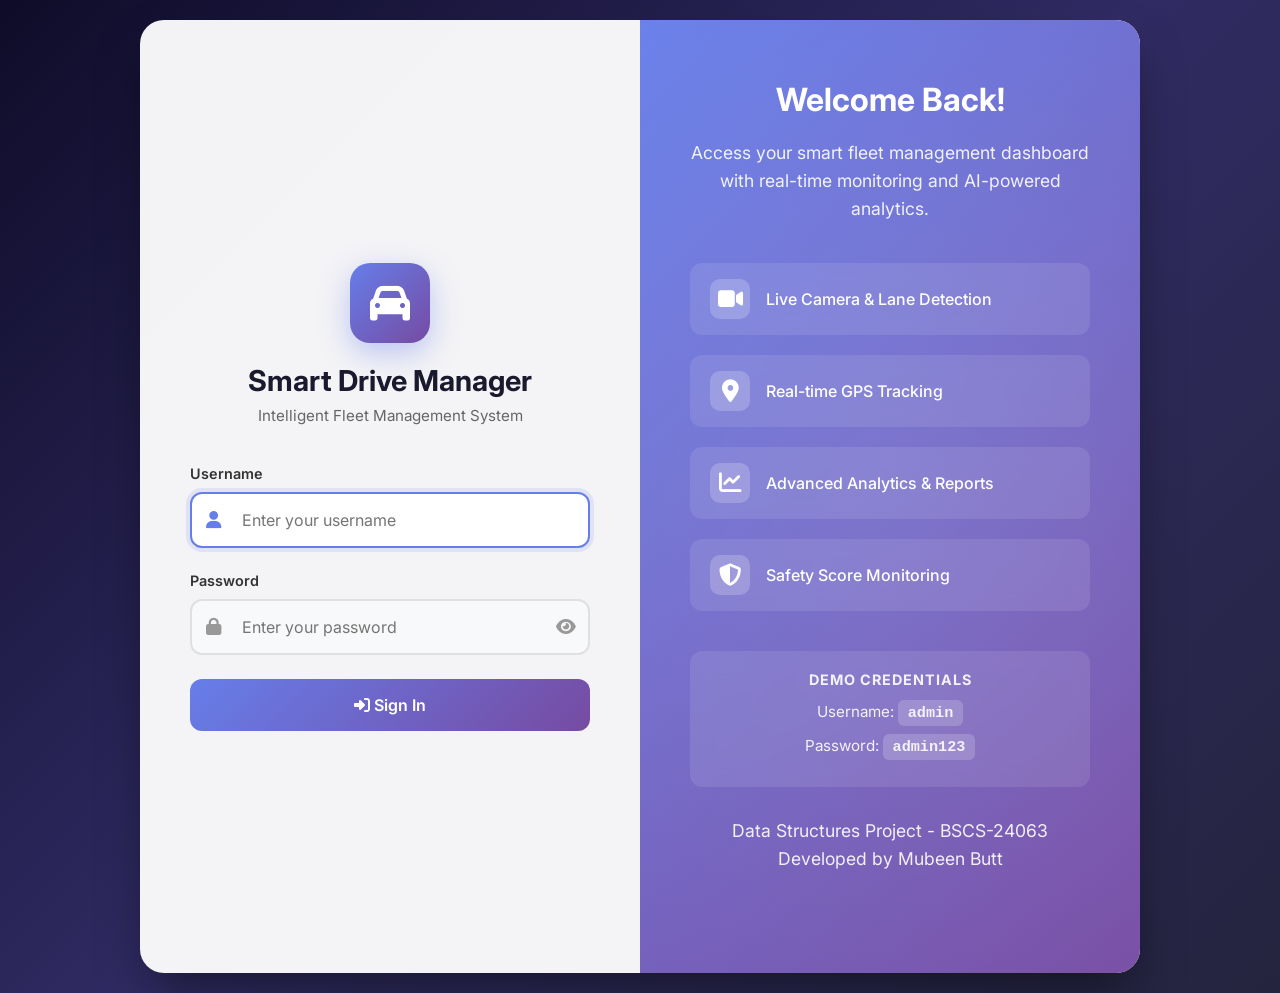
==== commit bf3f41d4: "Add files via upload" ====
--- a/test_sdm/smart-drive-manager/frontend/login.html
+++ b/test_sdm/smart-drive-manager/frontend/login.html
@@ -1,13 +1,11 @@
-<!-- login.html -->
 <!DOCTYPE html>
 <html lang="en">
 <head>
     <meta charset="UTF-8">
     <meta name="viewport" content="width=device-width, initial-scale=1.0">
     <title>Smart Drive Manager - Login</title>
-    <link rel="stylesheet" href="style.css">
     <link rel="stylesheet" href="https://cdnjs.cloudflare.com/ajax/libs/font-awesome/6.4.0/css/all.min.css">
-    <link href="https://fonts.googleapis.com/css2?family=Poppins:wght@300;400;500;600;700&display=swap" rel="stylesheet">
+    <link href="https://fonts.googleapis.com/css2?family=Inter:wght@300;400;500;600;700;800&display=swap" rel="stylesheet">
     <script>
         // Check if already authenticated, redirect to dashboard
         (function() {
@@ -20,270 +18,543 @@
         })();
     </script>
     <style>
+        * {
+            margin: 0;
+            padding: 0;
+            box-sizing: border-box;
+        }
+
+        body {
+            font-family: 'Inter', sans-serif;
+            min-height: 100vh;
+            background: linear-gradient(135deg, #0f0c29 0%, #302b63 50%, #24243e 100%);
+            display: flex;
+            align-items: center;
+            justify-content: center;
+            padding: 20px;
+            position: relative;
+            overflow: hidden;
+        }
+
+        /* Animated background elements */
+        .bg-animation {
+            position: absolute;
+            top: 0;
+            left: 0;
+            width: 100%;
+            height: 100%;
+            overflow: hidden;
+            z-index: 0;
+        }
+
+        .bg-animation span {
+            position: absolute;
+            display: block;
+            width: 20px;
+            height: 20px;
+            background: rgba(255, 255, 255, 0.05);
+            animation: float 25s infinite;
+            bottom: -150px;
+            border-radius: 50%;
+        }
+
+        .bg-animation span:nth-child(1) { left: 25%; width: 80px; height: 80px; animation-delay: 0s; }
+        .bg-animation span:nth-child(2) { left: 10%; width: 20px; height: 20px; animation-delay: 2s; animation-duration: 12s; }
+        .bg-animation span:nth-child(3) { left: 70%; width: 20px; height: 20px; animation-delay: 4s; }
+        .bg-animation span:nth-child(4) { left: 40%; width: 60px; height: 60px; animation-delay: 0s; animation-duration: 18s; }
+        .bg-animation span:nth-child(5) { left: 65%; width: 20px; height: 20px; animation-delay: 0s; }
+        .bg-animation span:nth-child(6) { left: 75%; width: 110px; height: 110px; animation-delay: 3s; }
+        .bg-animation span:nth-child(7) { left: 35%; width: 150px; height: 150px; animation-delay: 7s; }
+        .bg-animation span:nth-child(8) { left: 50%; width: 25px; height: 25px; animation-delay: 15s; animation-duration: 45s; }
+        .bg-animation span:nth-child(9) { left: 20%; width: 15px; height: 15px; animation-delay: 2s; animation-duration: 35s; }
+        .bg-animation span:nth-child(10) { left: 85%; width: 150px; height: 150px; animation-delay: 0s; animation-duration: 11s; }
+
+        @keyframes float {
+            0% { transform: translateY(0) rotate(0deg); opacity: 1; border-radius: 50%; }
+            100% { transform: translateY(-1000px) rotate(720deg); opacity: 0; border-radius: 50%; }
+        }
+
         .login-container {
-            min-height: 100vh;
-            display: flex;
-            align-items: center;
+            display: flex;
+            width: 100%;
+            max-width: 1000px;
+            background: rgba(255, 255, 255, 0.95);
+            border-radius: 24px;
+            box-shadow: 0 25px 50px -12px rgba(0, 0, 0, 0.5);
+            overflow: hidden;
+            position: relative;
+            z-index: 1;
+        }
+
+        .login-left {
+            flex: 1;
+            padding: 60px 50px;
+            display: flex;
+            flex-direction: column;
             justify-content: center;
+        }
+
+        .login-right {
+            flex: 1;
             background: linear-gradient(135deg, #667eea 0%, #764ba2 100%);
-            padding: 20px;
-        }
-
-        .login-card {
-            background: white;
+            padding: 60px 50px;
+            display: flex;
+            flex-direction: column;
+            justify-content: center;
+            align-items: center;
+            color: white;
+            position: relative;
+            overflow: hidden;
+        }
+
+        .login-right::before {
+            content: '';
+            position: absolute;
+            top: -50%;
+            left: -50%;
+            width: 200%;
+            height: 200%;
+            background: radial-gradient(circle, rgba(255,255,255,0.1) 0%, transparent 70%);
+            animation: pulse-glow 4s ease-in-out infinite;
+        }
+
+        @keyframes pulse-glow {
+            0%, 100% { transform: scale(1); opacity: 0.5; }
+            50% { transform: scale(1.1); opacity: 0.8; }
+        }
+
+        .brand {
+            text-align: center;
+            margin-bottom: 40px;
+        }
+
+        .brand-icon {
+            width: 80px;
+            height: 80px;
+            background: linear-gradient(135deg, #667eea 0%, #764ba2 100%);
             border-radius: 20px;
-            padding: 40px;
-            width: 100%;
-            max-width: 400px;
-            box-shadow: 0 20px 40px rgba(0, 0, 0, 0.2);
-            text-align: center;
-        }
-
-        .login-logo {
-            margin-bottom: 30px;
-        }
-
-        .login-logo i {
-            font-size: 3rem;
-            color: #4361ee;
-            margin-bottom: 15px;
-        }
-
-        .login-logo h1 {
-            font-size: 2rem;
-            color: #333;
-            margin-bottom: 5px;
-        }
-
-        .login-logo p {
+            display: flex;
+            align-items: center;
+            justify-content: center;
+            margin: 0 auto 20px;
+            box-shadow: 0 10px 30px rgba(102, 126, 234, 0.4);
+        }
+
+        .brand-icon i {
+            font-size: 2.5rem;
+            color: white;
+        }
+
+        .brand h1 {
+            font-size: 1.8rem;
+            font-weight: 700;
+            color: #1a1a2e;
+            margin-bottom: 8px;
+        }
+
+        .brand p {
             color: #666;
-            font-size: 0.9rem;
+            font-size: 0.95rem;
         }
 
         .form-group {
-            margin-bottom: 20px;
-            text-align: left;
+            margin-bottom: 24px;
         }
 
         .form-group label {
             display: block;
-            margin-bottom: 8px;
-            font-weight: 500;
-            color: #555;
+            font-weight: 600;
+            color: #333;
+            margin-bottom: 10px;
+            font-size: 0.9rem;
+        }
+
+        .input-wrapper {
+            position: relative;
+        }
+
+        .input-wrapper i {
+            position: absolute;
+            left: 16px;
+            top: 50%;
+            transform: translateY(-50%);
+            color: #999;
+            font-size: 1.1rem;
+            transition: all 0.3s ease;
         }
 
         .form-control {
             width: 100%;
-            padding: 12px 15px;
-            border: 1px solid #ddd;
-            border-radius: 10px;
-            font-family: 'Poppins', sans-serif;
+            padding: 16px 50px 16px 50px;
+            border: 2px solid #e0e0e0;
+            border-radius: 12px;
+            font-size: 1rem;
+            font-family: inherit;
+            transition: all 0.3s ease;
+            background: #f8f9fa;
+        }
+        
+        /* Password field needs extra padding for toggle button */
+        #password {
+            padding-right: 56px;
+        }
+
+        .form-control:focus {
+            outline: none;
+            border-color: #667eea;
+            background: white;
+            box-shadow: 0 0 0 4px rgba(102, 126, 234, 0.15);
+        }
+
+        .form-control:focus + i,
+        .input-wrapper:focus-within i {
+            color: #667eea;
+        }
+
+        .password-toggle {
+            position: absolute;
+            right: 14px;
+            top: 50%;
+            transform: translateY(-50%);
+            background: transparent;
+            border: none;
+            color: #999;
+            cursor: pointer;
+            padding: 8px;
             font-size: 1rem;
             transition: all 0.3s ease;
-        }
-
-        .form-control:focus {
+            display: flex;
+            align-items: center;
+            justify-content: center;
+            z-index: 10;
+            width: 36px;
+            height: 36px;
+            border-radius: 8px;
+        }
+
+        .password-toggle:hover {
+            color: #667eea;
+            background: rgba(102, 126, 234, 0.1);
+        }
+
+        .password-toggle:focus {
             outline: none;
-            border-color: #4361ee;
-            box-shadow: 0 0 0 3px rgba(67, 97, 238, 0.1);
         }
 
         .btn-login {
             width: 100%;
-            padding: 15px;
-            background: #4361ee;
+            padding: 16px 24px;
+            background: linear-gradient(135deg, #667eea 0%, #764ba2 100%);
             color: white;
             border: none;
-            border-radius: 10px;
-            font-family: 'Poppins', sans-serif;
+            border-radius: 12px;
             font-size: 1rem;
-            font-weight: 500;
+            font-weight: 600;
             cursor: pointer;
             transition: all 0.3s ease;
             display: flex;
             align-items: center;
             justify-content: center;
             gap: 10px;
+            font-family: inherit;
+            position: relative;
+            overflow: hidden;
+        }
+
+        .btn-login::before {
+            content: '';
+            position: absolute;
+            top: 0;
+            left: -100%;
+            width: 100%;
+            height: 100%;
+            background: linear-gradient(90deg, transparent, rgba(255,255,255,0.2), transparent);
+            transition: 0.5s;
+        }
+
+        .btn-login:hover::before {
+            left: 100%;
         }
 
         .btn-login:hover {
-            background: #3a56d4;
             transform: translateY(-2px);
-            box-shadow: 0 5px 15px rgba(0, 0, 0, 0.2);
-        }
-
-        .login-footer {
-            margin-top: 30px;
-            color: #666;
-            font-size: 0.9rem;
-        }
-
-        .alert {
-            padding: 15px;
-            border-radius: 10px;
-            margin-bottom: 20px;
-            display: none;
-        }
-
-        .alert-danger {
-            background: #fee;
-            border-left: 4px solid #f72585;
-            color: #c00;
-        }
-
-        .system-info {
-            margin-top: 30px;
-            padding: 20px;
-            background: #f8f9fa;
-            border-radius: 10px;
-            text-align: left;
-            font-size: 0.9rem;
-        }
-
-        .system-info h4 {
-            margin-bottom: 10px;
-            color: #4361ee;
-        }
-
-        .system-info ul {
-            list-style: none;
-            padding: 0;
-        }
-
-        .system-info li {
-            margin-bottom: 8px;
-            display: flex;
-            align-items: center;
-            gap: 10px;
-        }
-
-        .system-info i {
-            color: #4cc9f0;
-            width: 20px;
-        }
-
-        .loading {
-            display: none;
-        }
-
-        .loading.active {
-            display: inline-block;
-        }
-
-        .spinner-small {
+            box-shadow: 0 10px 30px rgba(102, 126, 234, 0.4);
+        }
+
+        .btn-login:active {
+            transform: translateY(0);
+        }
+
+        .btn-login:disabled {
+            opacity: 0.7;
+            cursor: not-allowed;
+            transform: none;
+        }
+
+        .spinner {
             width: 20px;
             height: 20px;
             border: 3px solid rgba(255,255,255,0.3);
-            border-top: 3px solid white;
+            border-top-color: white;
             border-radius: 50%;
-            animation: spin 1s linear infinite;
+            animation: spin 0.8s linear infinite;
             display: none;
         }
 
-        .spinner-small.active {
-            display: inline-block;
+        .btn-login.loading .spinner {
+            display: block;
+        }
+
+        .btn-login.loading .btn-text {
+            opacity: 0.8;
         }
 
         @keyframes spin {
-            0% { transform: rotate(0deg); }
-            100% { transform: rotate(360deg); }
-        }
-
-        .password-wrapper {
+            to { transform: rotate(360deg); }
+        }
+
+        .alert {
+            padding: 14px 18px;
+            border-radius: 12px;
+            margin-bottom: 24px;
+            display: none;
+            font-size: 0.9rem;
+            align-items: center;
+            gap: 12px;
+        }
+
+        .alert-danger {
+            background: linear-gradient(135deg, #ff6b6b 0%, #ee5a5a 100%);
+            color: white;
+        }
+
+        .alert i {
+            font-size: 1.2rem;
+        }
+
+        /* Right side content */
+        .feature-content {
+            text-align: center;
             position: relative;
-        }
-
-        .password-wrapper input {
-            padding-right: 45px;
-        }
-
-        .password-toggle {
-            position: absolute;
-            right: 12px;
-            top: 50%;
-            transform: translateY(-50%);
-            background: none;
-            border: none;
-            color: #888;
-            cursor: pointer;
-            padding: 5px;
-            font-size: 1rem;
-        }
-
-        .password-toggle:hover {
-            color: #4361ee;
-        }
-
-        .btn-login.loading {
-            background: #6b7fe8;
-            pointer-events: none;
-        }
-
-        .btn-login .btn-text {
-            transition: opacity 0.2s;
-        }
-
-        .btn-login.loading .btn-text {
+            z-index: 1;
+        }
+
+        .feature-content h2 {
+            font-size: 2rem;
+            font-weight: 700;
+            margin-bottom: 20px;
+        }
+
+        .feature-content p {
+            font-size: 1.1rem;
+            opacity: 0.9;
+            margin-bottom: 40px;
+            line-height: 1.6;
+        }
+
+        .features-list {
+            text-align: left;
+            margin-bottom: 40px;
+        }
+
+        .feature-item {
+            display: flex;
+            align-items: center;
+            gap: 16px;
+            margin-bottom: 20px;
+            padding: 16px 20px;
+            background: rgba(255, 255, 255, 0.1);
+            border-radius: 12px;
+            backdrop-filter: blur(10px);
+            transition: all 0.3s ease;
+        }
+
+        .feature-item:hover {
+            background: rgba(255, 255, 255, 0.15);
+            transform: translateX(5px);
+        }
+
+        .feature-item i {
+            font-size: 1.4rem;
+            width: 40px;
+            height: 40px;
+            background: rgba(255, 255, 255, 0.2);
+            border-radius: 10px;
+            display: flex;
+            align-items: center;
+            justify-content: center;
+        }
+
+        .feature-item span {
+            font-weight: 500;
+        }
+
+        .credentials-info {
+            background: rgba(255, 255, 255, 0.1);
+            padding: 20px;
+            border-radius: 12px;
+            backdrop-filter: blur(10px);
+        }
+
+        .credentials-info h4 {
+            font-size: 0.9rem;
+            text-transform: uppercase;
+            letter-spacing: 1px;
+            margin-bottom: 12px;
+            opacity: 0.9;
+        }
+
+        .credentials-info p {
+            font-size: 0.95rem;
+            margin-bottom: 8px;
+        }
+
+        .credentials-info code {
+            background: rgba(255, 255, 255, 0.2);
+            padding: 4px 10px;
+            border-radius: 6px;
+            font-family: 'Courier New', monospace;
+            font-weight: 600;
+        }
+
+        .footer-text {
+            margin-top: 30px;
+            font-size: 0.85rem;
             opacity: 0.7;
+        }
+
+        /* Responsive */
+        @media (max-width: 900px) {
+            .login-container {
+                flex-direction: column-reverse;
+                max-width: 500px;
+            }
+
+            .login-left, .login-right {
+                padding: 40px 30px;
+            }
+
+            .login-right {
+                padding: 50px 30px;
+            }
+
+            .feature-content h2 {
+                font-size: 1.6rem;
+            }
+
+            .features-list {
+                display: none;
+            }
+        }
+
+        @media (max-width: 480px) {
+            body {
+                padding: 10px;
+            }
+
+            .login-left, .login-right {
+                padding: 30px 20px;
+            }
+
+            .brand-icon {
+                width: 60px;
+                height: 60px;
+            }
+
+            .brand-icon i {
+                font-size: 1.8rem;
+            }
+
+            .brand h1 {
+                font-size: 1.5rem;
+            }
         }
     </style>
 </head>
 <body>
+    <div class="bg-animation">
+        <span></span><span></span><span></span><span></span><span></span>
+        <span></span><span></span><span></span><span></span><span></span>
+    </div>
+
     <div class="login-container">
-        <div class="login-card">
-            <div class="login-logo">
-                <i class="fas fa-car"></i>
+        <div class="login-left">
+            <div class="brand">
+                <div class="brand-icon">
+                    <i class="fas fa-car"></i>
+                </div>
                 <h1>Smart Drive Manager</h1>
-                <p>Data Structures Project - BSCS-24063</p>
+                <p>Intelligent Fleet Management System</p>
             </div>
 
-            <div class="alert alert-danger" id="loginError"></div>
+            <div class="alert alert-danger" id="loginError">
+                <i class="fas fa-exclamation-circle"></i>
+                <span id="errorText"></span>
+            </div>
 
             <form id="loginForm">
                 <div class="form-group">
-                    <label for="username">
-                        <i class="fas fa-user"></i> Username
-                    </label>
-                    <input type="text" id="username" class="form-control" 
-                           placeholder="Enter username" required autocomplete="username">
+                    <label for="username">Username</label>
+                    <div class="input-wrapper">
+                        <input type="text" id="username" class="form-control" 
+                               placeholder="Enter your username" required autocomplete="username">
+                        <i class="fas fa-user"></i>
+                    </div>
                 </div>
 
                 <div class="form-group">
-                    <label for="password">
-                        <i class="fas fa-lock"></i> Password
-                    </label>
-                    <div class="password-wrapper">
+                    <label for="password">Password</label>
+                    <div class="input-wrapper">
                         <input type="password" id="password" class="form-control" 
-                               placeholder="Enter password" required autocomplete="current-password">
-                        <button type="button" class="password-toggle" id="passwordToggle" tabindex="-1">
+                               placeholder="Enter your password" required autocomplete="current-password">
+                        <i class="fas fa-lock"></i>
+                        <button type="button" class="password-toggle" id="passwordToggle">
                             <i class="fas fa-eye" id="passwordToggleIcon"></i>
                         </button>
                     </div>
                 </div>
 
                 <button type="submit" class="btn-login" id="loginBtn">
-                    <span class="spinner-small" id="loginSpinner"></span>
-                    <span class="btn-text"><i class="fas fa-sign-in-alt"></i> Login to Dashboard</span>
+                    <span class="spinner"></span>
+                    <span class="btn-text"><i class="fas fa-sign-in-alt"></i> Sign In</span>
                 </button>
             </form>
-
-            <div class="login-footer">
-                <p>Smart Drive Management System</p>
-                <p>BSCS-24063 - Mubeen Butt</p>
-            </div>
-
-            <div class="system-info">
-                <h4><i class="fas fa-info-circle"></i> System Information</h4>
-                <ul>
-                    <li><i class="fas fa-server"></i> Backend: SDMServer (C++)</li>
-                    <li><i class="fas fa-database"></i> Database: Custom binary format</li>
-                    <li><i class="fas fa-video"></i> Camera: WebSocket streaming</li>
-                    <li><i class="fas fa-map-marker-alt"></i> GPS: Real-time tracking</li>
-                    <li><i class="fas fa-brain"></i> AI: Computer vision processing</li>
-                </ul>
-                <p><strong>Default Credentials:</strong></p>
-                <p>Username: <code>admin</code></p>
-                <p>Password: <code>admin123</code></p>
+        </div>
+
+        <div class="login-right">
+            <div class="feature-content">
+                <h2>Welcome Back!</h2>
+                <p>Access your smart fleet management dashboard with real-time monitoring and AI-powered analytics.</p>
+
+                <div class="features-list">
+                    <div class="feature-item">
+                        <i class="fas fa-video"></i>
+                        <span>Live Camera & Lane Detection</span>
+                    </div>
+                    <div class="feature-item">
+                        <i class="fas fa-map-marker-alt"></i>
+                        <span>Real-time GPS Tracking</span>
+                    </div>
+                    <div class="feature-item">
+                        <i class="fas fa-chart-line"></i>
+                        <span>Advanced Analytics & Reports</span>
+                    </div>
+                    <div class="feature-item">
+                        <i class="fas fa-shield-alt"></i>
+                        <span>Safety Score Monitoring</span>
+                    </div>
+                </div>
+
+                <div class="credentials-info">
+                    <h4>Demo Credentials</h4>
+                    <p>Username: <code>admin</code></p>
+                    <p>Password: <code>admin123</code></p>
+                </div>
+
+                <p class="footer-text">
+                    Data Structures Project - BSCS-24063<br>
+                    Developed by Mubeen Butt
+                </p>
             </div>
         </div>
     </div>
@@ -292,9 +563,8 @@
         document.addEventListener('DOMContentLoaded', () => {
             const loginForm = document.getElementById('loginForm');
             const loginError = document.getElementById('loginError');
+            const errorText = document.getElementById('errorText');
             const loginBtn = document.getElementById('loginBtn');
-            const loginSpinner = document.getElementById('loginSpinner');
-            const btnText = loginBtn.querySelector('.btn-text');
             const passwordInput = document.getElementById('password');
             const passwordToggle = document.getElementById('passwordToggle');
             const passwordToggleIcon = document.getElementById('passwordToggleIcon');
@@ -319,20 +589,16 @@
                 const password = passwordInput.value;
                 
                 if (!username || !password) {
-                    loginError.textContent = 'Please enter both username and password.';
-                    loginError.style.display = 'block';
+                    showError('Please enter both username and password.');
                     return;
                 }
                 
                 // Show loading state
                 loginBtn.disabled = true;
                 loginBtn.classList.add('loading');
-                loginSpinner.classList.add('active');
-                btnText.innerHTML = 'Logging in...';
                 loginError.style.display = 'none';
                 
                 try {
-                    // Use proxy endpoint to avoid CORS
                     const response = await fetch('/api', {
                         method: 'POST',
                         headers: {
@@ -347,13 +613,14 @@
                     
                     const result = await response.json();
                     
-                    // Check for backend unavailable
                     if (result.code === 'BACKEND_UNAVAILABLE') {
                         throw new Error('Backend server is not running. Please start the C++ server on port 8080.');
                     }
                     
                     if (result.status === 'success' && result.data) {
-                        btnText.innerHTML = '<i class="fas fa-check"></i> Success!';
+                        // Success animation
+                        loginBtn.innerHTML = '<i class="fas fa-check"></i> Success!';
+                        loginBtn.style.background = 'linear-gradient(135deg, #10b981 0%, #059669 100%)';
                         
                         localStorage.setItem('session_id', result.data.session_id);
                         localStorage.setItem('user_data', JSON.stringify({
@@ -363,7 +630,6 @@
                             username: username
                         }));
                         
-                        // Small delay for visual feedback
                         setTimeout(() => {
                             window.location.href = 'index.html';
                         }, 500);
@@ -372,17 +638,21 @@
                     }
                 } catch (error) {
                     console.error('Login error:', error);
-                    loginError.textContent = error.message || 'Connection failed. Make sure backend server is running.';
-                    loginError.style.display = 'block';
+                    showError(error.message || 'Connection failed. Make sure backend server is running.');
                     resetLoginButton();
                 }
             });
 
+            function showError(message) {
+                errorText.textContent = message;
+                loginError.style.display = 'flex';
+            }
+
             function resetLoginButton() {
                 loginBtn.disabled = false;
                 loginBtn.classList.remove('loading');
-                loginSpinner.classList.remove('active');
-                btnText.innerHTML = '<i class="fas fa-sign-in-alt"></i> Login to Dashboard';
+                loginBtn.style.background = '';
+                loginBtn.innerHTML = '<span class="spinner"></span><span class="btn-text"><i class="fas fa-sign-in-alt"></i> Sign In</span>';
             }
 
             // Auto-focus username field
@@ -397,6 +667,5 @@
             });
         });
     </script>
-
 </body>
-</html>+</html>
